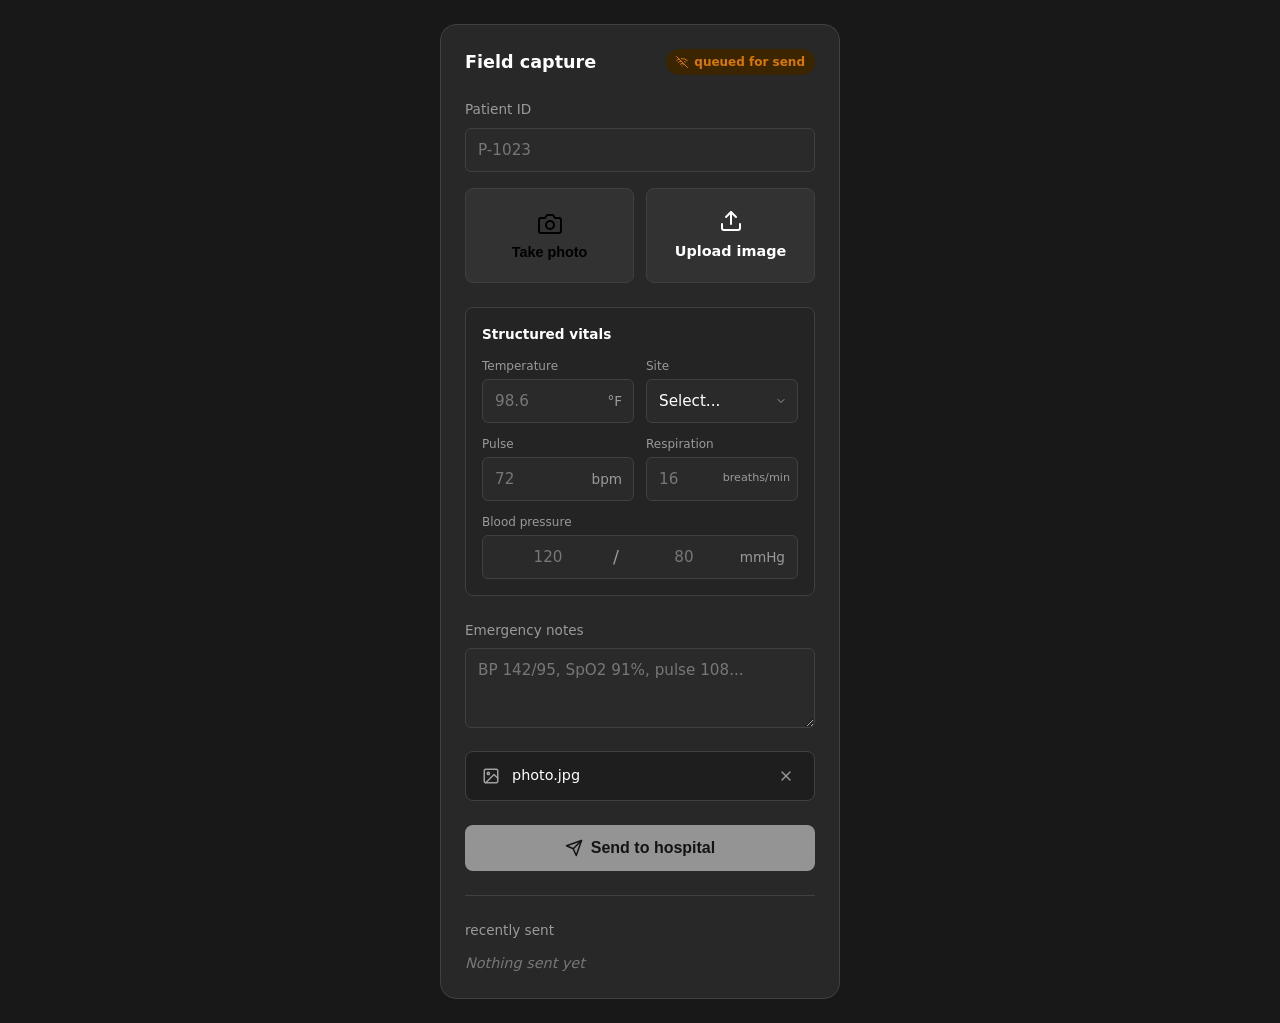
==== field-ui/index.html @ 633aaa16 "Add field capture camera UI with WebP output and clinical dashboard static files" ====
<!doctype html>
<html lang="en">
<head>
  <meta charset="utf-8">
  <meta name="viewport" content="width=device-width, initial-scale=1">
  <title>Field Capture</title>
  <link rel="stylesheet" href="app.css">
</head>
<body>

  <div class="app-container">
    <div class="card">
      
      <!-- Header -->
      <header class="header">
        <h1 class="title">Field capture</h1>
        <div class="status-badge" id="global-status">
          <svg width="12" height="12" viewBox="0 0 24 24" fill="none" stroke="currentColor" stroke-width="2" stroke-linecap="round" stroke-linejoin="round"><line x1="1" y1="1" x2="23" y2="23"></line><path d="M16.72 11.06A10.94 10.94 0 0 1 19 12.55"></path><path d="M5 12.55a10.94 10.94 0 0 1 5.17-2.39"></path><path d="M10.71 5.05A16 16 0 0 1 22.58 9"></path><path d="M1.42 9a15.91 15.91 0 0 1 4.7-2.88"></path><path d="M8.53 16.11a6 6 0 0 1 6.95 0"></path><line x1="12" y1="20" x2="12.01" y2="20"></line></svg>
          queued for send
        </div>
      </header>

      <form id="capture-form" novalidate autocomplete="off">
        <!-- Patient ID -->
        <div class="form-group">
          <label for="patient-id" class="input-label">Patient ID</label>
          <input type="text" id="patient-id" class="input-field" placeholder="P-1023" required>
        </div>

        <!-- Image Buttons -->
        <div class="image-buttons">
          <button type="button" class="img-btn" id="btn-take-photo">
            <svg width="24" height="24" viewBox="0 0 24 24" fill="none" stroke="currentColor" stroke-width="2" stroke-linecap="round" stroke-linejoin="round"><path d="M23 19a2 2 0 0 1-2 2H3a2 2 0 0 1-2-2V8a2 2 0 0 1 2-2h4l2-3h6l2 3h4a2 2 0 0 1 2 2z"></path><circle cx="12" cy="13" r="4"></circle></svg>
            <span>Take photo</span>
          </button>
          <!-- Native capture is a reliable fallback on mobile browsers. -->
          <input type="file" id="input-take-photo" accept="image/*" capture="environment" class="sr-only">
          
          <label class="img-btn" tabindex="0">
            <svg width="24" height="24" viewBox="0 0 24 24" fill="none" stroke="currentColor" stroke-width="2" stroke-linecap="round" stroke-linejoin="round"><path d="M21 15v4a2 2 0 0 1-2 2H5a2 2 0 0 1-2-2v-4"></path><polyline points="17 8 12 3 7 8"></polyline><line x1="12" y1="3" x2="12" y2="15"></line></svg>
            <span>Upload image</span>
            <input type="file" id="input-upload-image" accept="image/*" class="sr-only">
          </label>
        </div>

        <!-- Structured Vitals -->
        <div class="vitals-section">
          <label class="input-label">Structured vitals</label>
          
          <div class="vital-row">
            <div class="vital-col">
              <label for="vital-temp" class="vital-sub-label">Temperature</label>
              <div class="input-with-unit">
                <input type="number" id="vital-temp" class="input-field" step="0.1" placeholder="98.6">
                <span class="unit">°F</span>
              </div>
            </div>
            <div class="vital-col">
              <label for="temp-site" class="vital-sub-label">Site <span id="site-req" class="req-star" hidden>*</span></label>
              <select id="temp-site" class="input-field select-field">
                <option value="">Select...</option>
                <option value="Oral">Oral</option>
                <option value="Axilla">Axilla</option>
                <option value="Rectal">Rectal</option>
              </select>
            </div>
          </div>

          <div class="vital-row">
            <div class="vital-col">
              <label for="vital-pulse" class="vital-sub-label">Pulse</label>
              <div class="input-with-unit">
                <input type="number" id="vital-pulse" class="input-field" placeholder="72">
                <span class="unit">bpm</span>
              </div>
            </div>
            <div class="vital-col">
              <label for="vital-resp" class="vital-sub-label">Respiration</label>
              <div class="input-with-unit">
                <input type="number" id="vital-resp" class="input-field" placeholder="16">
                <span class="unit-sm">breaths/min</span>
              </div>
            </div>
          </div>

          <div class="vital-row bp-row">
            <div class="vital-col bp-col">
              <label class="vital-sub-label">Blood pressure</label>
              <div class="bp-inputs">
                <input type="number" id="vital-bp-sys" class="input-field bp-input" placeholder="120" aria-label="Systolic">
                <span class="bp-slash">/</span>
                <input type="number" id="vital-bp-dia" class="input-field bp-input" placeholder="80" aria-label="Diastolic">
                <span class="unit" style="margin-left:8px">mmHg</span>
              </div>
            </div>
          </div>
        </div>

        <!-- Emergency Notes -->
        <div class="form-group">
          <label for="notes" class="input-label">Emergency notes</label>
          <textarea id="notes" class="input-field textarea-field" placeholder="BP 142/95, SpO2 91%, pulse 108..."></textarea>
        </div>

        <!-- Selected Image Pill -->
        <div id="image-pill" class="image-pill" hidden>
          <svg width="18" height="18" viewBox="0 0 24 24" fill="none" stroke="#a0a0a0" stroke-width="2" stroke-linecap="round" stroke-linejoin="round"><rect x="3" y="3" width="18" height="18" rx="2" ry="2"></rect><circle cx="8.5" cy="8.5" r="1.5"></circle><polyline points="21 15 16 10 5 21"></polyline></svg>
          <span id="image-filename" class="filename">photo.jpg</span>
          <button type="button" id="btn-remove-image" class="remove-btn" aria-label="Remove image">
            <svg width="16" height="16" viewBox="0 0 24 24" fill="none" stroke="currentColor" stroke-width="2" stroke-linecap="round" stroke-linejoin="round"><line x1="18" y1="6" x2="6" y2="18"></line><line x1="6" y1="6" x2="18" y2="18"></line></svg>
          </button>
        </div>

        <!-- Send Button -->
        <button type="submit" id="btn-send" class="send-btn" disabled>
          <svg width="18" height="18" viewBox="0 0 24 24" fill="none" stroke="currentColor" stroke-width="2" stroke-linecap="round" stroke-linejoin="round"><line x1="22" y1="2" x2="11" y2="13"></line><polygon points="22 2 15 22 11 13 2 9 22 2"></polygon></svg>
          <span>Send to hospital</span>
        </button>
      </form>

      <div class="divider"></div>

      <!-- Recently Sent -->
      <div class="recently-sent">
        <div class="section-title">recently sent</div>
        <ul id="sent-list" class="sent-list">
          <li class="empty-state" id="sent-empty">Nothing sent yet</li>
        </ul>
      </div>

    </div>
  </div>

  <!-- Camera Overlay (fullscreen viewfinder) -->
  <div id="camera-overlay" class="camera-overlay" hidden>
    <div class="camera-container">
      <video id="camera-video" class="camera-video" autoplay playsinline></video>
      <canvas id="camera-canvas" class="sr-only"></canvas>
      <div id="camera-error" class="camera-error" hidden>
        <svg width="48" height="48" viewBox="0 0 24 24" fill="none" stroke="currentColor" stroke-width="1.5" stroke-linecap="round" stroke-linejoin="round"><path d="M23 19a2 2 0 0 1-2 2H3a2 2 0 0 1-2-2V8a2 2 0 0 1 2-2h4l2-3h6l2 3h4a2 2 0 0 1 2 2z"></path><line x1="1" y1="1" x2="23" y2="23"></line></svg>
        <p id="camera-error-text" class="camera-error-text"></p>
        <button type="button" id="btn-camera-retry" class="camera-ctrl-btn camera-retry-btn">Try again</button>
      </div>
      <div class="camera-controls">
        <button type="button" id="btn-camera-close" class="camera-ctrl-btn camera-close-btn" aria-label="Close camera">
          <svg width="24" height="24" viewBox="0 0 24 24" fill="none" stroke="currentColor" stroke-width="2" stroke-linecap="round" stroke-linejoin="round"><line x1="18" y1="6" x2="6" y2="18"></line><line x1="6" y1="6" x2="18" y2="18"></line></svg>
        </button>
        <button type="button" id="btn-camera-capture" class="camera-ctrl-btn camera-capture-btn" aria-label="Take photo">
          <div class="capture-ring"></div>
        </button>
      </div>
    </div>
  </div>

  <script src="app.js"></script>
</body>
</html>
---- field-ui/app.css ----
/* =====================================================
   TGW Field Client — app.css
   Matches dark-mode mockup exactly
   ===================================================== */

:root {
  --bg-app: #181818;
  --bg-card: #282828;
  --bg-input: #2a2a2a;
  --bg-button: #323232;
  --border-color: #404040;
  --border-focus: #7a7a7a;
  
  --text-primary: #ffffff;
  --text-secondary: #9a9a9a;
  --text-placeholder: #777777;
  
  --color-amber: #d97706;
  --color-amber-bg: #3a2500;
  --color-green: #4ade80;
  
  --radius-card: 16px;
  --radius-btn: 8px;
  --radius-input: 6px;
  
  --font: -apple-system, system-ui, sans-serif;
}

*, *::before, *::after {
  box-sizing: border-box;
  margin: 0;
  padding: 0;
}

body {
  font-family: var(--font);
  background-color: var(--bg-app);
  color: var(--text-primary);
  line-height: 1.5;
  -webkit-font-smoothing: antialiased;
  display: flex;
  justify-content: center;
  padding: 24px 16px;
  min-height: 100vh;
}

.app-container {
  width: 100%;
  max-width: 400px;
}

.card {
  background-color: var(--bg-card);
  border: 1px solid var(--border-color);
  border-radius: var(--radius-card);
  padding: 24px;
}

/* Header */
.header {
  display: flex;
  justify-content: space-between;
  align-items: center;
  margin-bottom: 24px;
}

.title {
  font-size: 1.1rem;
  font-weight: 600;
  margin: 0;
}

.status-badge {
  display: inline-flex;
  align-items: center;
  gap: 6px;
  background-color: var(--color-amber-bg);
  color: var(--color-amber);
  font-size: 0.75rem;
  font-weight: 600;
  padding: 4px 10px;
  border-radius: 20px;
}

/* Forms */
.form-group {
  margin-bottom: 16px;
}

.input-label {
  display: block;
  font-size: 0.85rem;
  color: var(--text-secondary);
  margin-bottom: 8px;
}

.input-field {
  width: 100%;
  background-color: var(--bg-input);
  border: 1px solid var(--border-color);
  color: var(--text-primary);
  padding: 12px;
  border-radius: var(--radius-input);
  font-size: 0.95rem;
  font-family: var(--font);
  outline: none;
  transition: border-color 0.2s;
}

.input-field:focus {
  border-color: var(--border-focus);
}

.input-field::placeholder {
  color: var(--text-placeholder);
}

.textarea-field {
  resize: vertical;
  min-height: 80px;
}

/* Image Buttons */
.image-buttons {
  display: grid;
  grid-template-columns: 1fr 1fr;
  gap: 12px;
  margin-bottom: 24px;
}

.img-btn {
  display: flex;
  flex-direction: column;
  align-items: center;
  justify-content: center;
  gap: 8px;
  background-color: var(--bg-button);
  border: 1px solid var(--border-color);
  border-radius: var(--radius-btn);
  padding: 20px 12px;
  cursor: pointer;
  font-size: 0.9rem;
  font-weight: 600;
  transition: background-color 0.2s;
}

.img-btn:hover {
  background-color: #3a3a3a;
}

.img-btn:focus-within {
  border-color: var(--border-focus);
}

.sr-only {
  position: absolute;
  width: 1px;
  height: 1px;
  padding: 0;
  margin: -1px;
  overflow: hidden;
  clip: rect(0, 0, 0, 0);
  border: 0;
}

/* Vitals Section */
.vitals-section {
  background-color: #242424; /* Slightly darker to group them */
  padding: 16px;
  border-radius: var(--radius-btn);
  border: 1px solid var(--border-color);
  margin-bottom: 24px;
}

.vitals-section > .input-label {
  margin-bottom: 12px;
  color: var(--text-primary);
  font-weight: 600;
}

.vital-row {
  display: flex;
  gap: 12px;
  margin-bottom: 12px;
}

.vital-row:last-child {
  margin-bottom: 0;
}

.vital-col {
  flex: 1;
  min-width: 0;
}

.vital-sub-label {
  display: block;
  font-size: 0.75rem;
  color: var(--text-secondary);
  margin-bottom: 4px;
}

.input-with-unit {
  position: relative;
  display: flex;
  align-items: center;
}

.input-with-unit .input-field {
  padding-right: 32px;
}

.unit, .unit-sm {
  position: absolute;
  right: 12px;
  color: var(--text-secondary);
  font-size: 0.85rem;
  pointer-events: none;
}

.unit-sm {
  font-size: 0.7rem;
  right: 8px;
}

.select-field {
  appearance: none;
  -webkit-appearance: none;
  background-image: url("data:image/svg+xml,%3Csvg xmlns='http://www.w3.org/2000/svg' width='12' height='12' viewBox='0 0 24 24' fill='none' stroke='%239a9a9a' stroke-width='2' stroke-linecap='round' stroke-linejoin='round'%3E%3Cpolyline points='6 9 12 15 18 9'%3E%3C/polyline%3E%3C/svg%3E");
  background-repeat: no-repeat;
  background-position: right 10px center;
  padding-right: 30px;
}

.req-star {
  color: var(--color-amber);
}

/* Blood Pressure Row */
.bp-row {
  margin-top: 4px;
}

.bp-inputs {
  display: flex;
  align-items: center;
  background-color: var(--bg-input);
  border: 1px solid var(--border-color);
  border-radius: var(--radius-input);
  padding-right: 48px; /* space for mmHg */
  position: relative;
}

.bp-inputs:focus-within {
  border-color: var(--border-focus);
}

.bp-input {
  flex: 1;
  background: transparent;
  border: none;
  min-width: 0;
  text-align: center;
  padding: 12px 4px;
}

.bp-input:focus {
  outline: none;
}

.bp-slash {
  color: var(--text-secondary);
  font-weight: 400;
  font-size: 1.1rem;
}

/* Hide number spinners */
input[type="number"]::-webkit-inner-spin-button,
input[type="number"]::-webkit-outer-spin-button {
  -webkit-appearance: none;
  margin: 0;
}
input[type="number"] { -moz-appearance: textfield; }


/* Image Pill */
.image-pill {
  display: flex;
  align-items: center;
  gap: 12px;
  background-color: #1e1e1e;
  border: 1px solid var(--border-color);
  border-radius: var(--radius-btn);
  padding: 12px 16px;
  margin-bottom: 24px;
}

.filename {
  flex: 1;
  font-size: 0.9rem;
  color: var(--text-primary);
  white-space: nowrap;
  overflow: hidden;
  text-overflow: ellipsis;
}

.remove-btn {
  background: transparent;
  border: none;
  color: var(--text-secondary);
  cursor: pointer;
  display: flex;
  align-items: center;
  justify-content: center;
  padding: 4px;
  border-radius: 4px;
}

.remove-btn:hover {
  color: var(--text-primary);
  background-color: #333;
}

/* Send Button */
.send-btn {
  display: flex;
  align-items: center;
  justify-content: center;
  gap: 8px;
  width: 100%;
  background-color: #ffffff;
  color: #000000;
  border: none;
  border-radius: var(--radius-btn);
  padding: 14px;
  font-size: 1rem;
  font-weight: 600;
  cursor: pointer;
  margin-bottom: 24px;
  transition: opacity 0.2s;
}

.send-btn:hover:not(:disabled) {
  opacity: 0.9;
}

.send-btn:disabled {
  opacity: 0.5;
  cursor: not-allowed;
}

.send-btn.sending {
  background-color: #cccccc;
}

/* Divider */
.divider {
  height: 1px;
  background-color: var(--border-color);
  margin-bottom: 24px;
}

/* Recently Sent */
.section-title {
  font-size: 0.85rem;
  color: var(--text-secondary);
  margin-bottom: 12px;
}

.sent-list {
  list-style: none;
}

.empty-state {
  font-size: 0.9rem;
  color: var(--text-placeholder);
  font-style: italic;
}

.sent-item {
  display: flex;
  justify-content: space-between;
  align-items: center;
  padding: 8px 0;
  font-size: 0.95rem;
}

.sent-info {
  color: var(--text-primary);
}

.sent-status {
  display: flex;
  align-items: center;
  gap: 6px;
  font-size: 0.9rem;
}

.status-sent {
  color: var(--color-green);
}

.status-pending {
  color: var(--color-amber);
}

/* Camera Overlay */
.camera-overlay {
  position: fixed;
  inset: 0;
  background: #000000;
  z-index: 1000;
  display: flex;
  align-items: center;
  justify-content: center;
}

.camera-overlay[hidden] {
  display: none;
}

.camera-container {
  position: relative;
  width: 100%;
  height: 100%;
  display: flex;
  flex-direction: column;
}

.camera-video {
  flex: 1;
  width: 100%;
  object-fit: cover;
  background: #111;
}

.camera-controls {
  position: absolute;
  bottom: 0;
  left: 0;
  right: 0;
  display: flex;
  align-items: center;
  justify-content: center;
  padding: 24px;
  gap: 40px;
  background: linear-gradient(transparent, rgba(0,0,0,0.7));
}

.camera-ctrl-btn {
  background: none;
  border: none;
  cursor: pointer;
  color: #ffffff;
  display: flex;
  align-items: center;
  justify-content: center;
}

.camera-close-btn {
  position: absolute;
  top: 20px;
  right: 20px;
  width: 44px;
  height: 44px;
  background: rgba(0,0,0,0.5);
  border-radius: 50%;
}

.camera-capture-btn {
  width: 72px;
  height: 72px;
  border-radius: 50%;
  border: 3px solid #ffffff;
  background: transparent;
  padding: 4px;
}

.camera-capture-btn:active .capture-ring {
  transform: scale(0.9);
}

.capture-ring {
  width: 100%;
  height: 100%;
  border-radius: 50%;
  background: #ffffff;
  transition: transform 0.1s;
}

/* Camera Error Panel */
.camera-error {
  position: absolute;
  inset: 0;
  display: flex;
  flex-direction: column;
  align-items: center;
  justify-content: center;
  gap: 18px;
  padding: 28px;
  text-align: center;
  background: #111;
  color: #f0f0f0;
}

.camera-error[hidden] {
  display: none;
}

.camera-error-text {
  margin: 0;
  max-width: 360px;
  font-size: 15px;
  line-height: 1.5;
  color: #d0d0d0;
}

.camera-retry-btn {
  padding: 10px 22px;
  font-size: 14px;
  font-weight: 600;
  color: #111;
  background: #ffffff;
  border-radius: 999px;
  border: none;
}
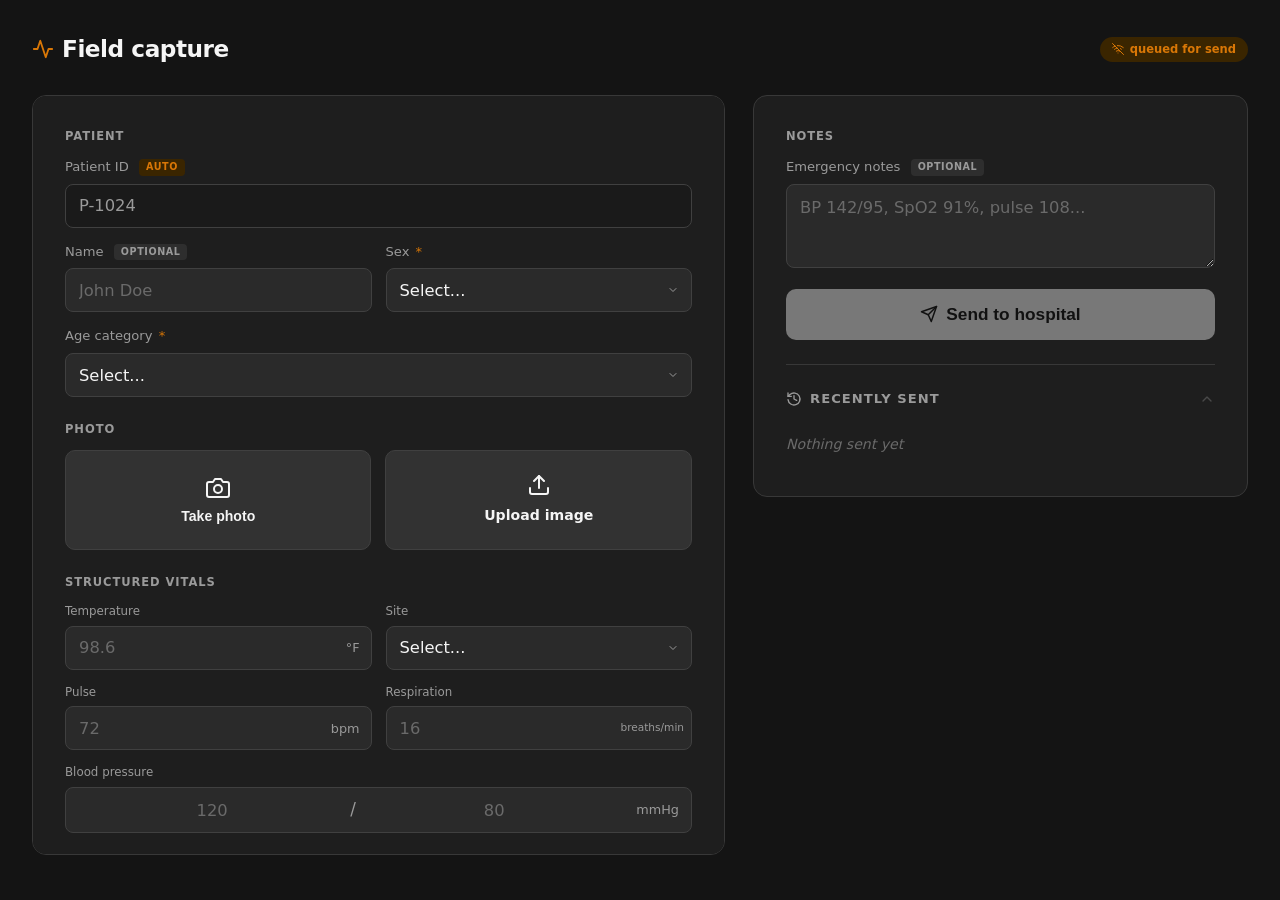
==== commit 7975db7f: "Redesign field capture UI: two-column responsive layout, BP mmHg fix, notes+send in right column" ====
--- a/field-ui/index.html
+++ b/field-ui/index.html
@@ -2,58 +2,115 @@
 <html lang="en">
 <head>
   <meta charset="utf-8">
-  <meta name="viewport" content="width=device-width, initial-scale=1">
+  <meta name="viewport" content="width=device-width, initial-scale=1, viewport-fit=cover">
+  <meta name="theme-color" content="#181818">
   <title>Field Capture</title>
   <link rel="stylesheet" href="app.css">
 </head>
 <body>
 
-  <div class="app-container">
-    <div class="card">
-      
-      <!-- Header -->
-      <header class="header">
-        <h1 class="title">Field capture</h1>
-        <div class="status-badge" id="global-status">
-          <svg width="12" height="12" viewBox="0 0 24 24" fill="none" stroke="currentColor" stroke-width="2" stroke-linecap="round" stroke-linejoin="round"><line x1="1" y1="1" x2="23" y2="23"></line><path d="M16.72 11.06A10.94 10.94 0 0 1 19 12.55"></path><path d="M5 12.55a10.94 10.94 0 0 1 5.17-2.39"></path><path d="M10.71 5.05A16 16 0 0 1 22.58 9"></path><path d="M1.42 9a15.91 15.91 0 0 1 4.7-2.88"></path><path d="M8.53 16.11a6 6 0 0 1 6.95 0"></path><line x1="12" y1="20" x2="12.01" y2="20"></line></svg>
-          queued for send
-        </div>
-      </header>
-
-      <form id="capture-form" novalidate autocomplete="off">
-        <!-- Patient ID -->
-        <div class="form-group">
-          <label for="patient-id" class="input-label">Patient ID</label>
-          <input type="text" id="patient-id" class="input-field" placeholder="P-1023" required>
-        </div>
-
-        <!-- Image Buttons -->
-        <div class="image-buttons">
-          <button type="button" class="img-btn" id="btn-take-photo">
-            <svg width="24" height="24" viewBox="0 0 24 24" fill="none" stroke="currentColor" stroke-width="2" stroke-linecap="round" stroke-linejoin="round"><path d="M23 19a2 2 0 0 1-2 2H3a2 2 0 0 1-2-2V8a2 2 0 0 1 2-2h4l2-3h6l2 3h4a2 2 0 0 1 2 2z"></path><circle cx="12" cy="13" r="4"></circle></svg>
-            <span>Take photo</span>
-          </button>
-          <!-- Native capture is a reliable fallback on mobile browsers. -->
-          <input type="file" id="input-take-photo" accept="image/*" capture="environment" class="sr-only">
-          
-          <label class="img-btn" tabindex="0">
-            <svg width="24" height="24" viewBox="0 0 24 24" fill="none" stroke="currentColor" stroke-width="2" stroke-linecap="round" stroke-linejoin="round"><path d="M21 15v4a2 2 0 0 1-2 2H5a2 2 0 0 1-2-2v-4"></path><polyline points="17 8 12 3 7 8"></polyline><line x1="12" y1="3" x2="12" y2="15"></line></svg>
-            <span>Upload image</span>
-            <input type="file" id="input-upload-image" accept="image/*" class="sr-only">
-          </label>
-        </div>
-
-        <!-- Structured Vitals -->
-        <div class="vitals-section">
-          <label class="input-label">Structured vitals</label>
-          
+  <div class="app-shell">
+
+    <!-- Top bar -->
+    <header class="app-header">
+      <h1 class="title">
+        <svg class="title-icon" width="22" height="22" viewBox="0 0 24 24" fill="none" stroke="currentColor" stroke-width="2" stroke-linecap="round" stroke-linejoin="round"><path d="M22 12h-4l-3 9L9 3l-3 9H2"></path></svg>
+        Field capture
+      </h1>
+      <div class="status-badge" id="global-status">
+        <svg width="12" height="12" viewBox="0 0 24 24" fill="none" stroke="currentColor" stroke-width="2" stroke-linecap="round" stroke-linejoin="round"><line x1="1" y1="1" x2="23" y2="23"></line><path d="M16.72 11.06A10.94 10.94 0 0 1 19 12.55"></path><path d="M5 12.55a10.94 10.94 0 0 1 5.17-2.39"></path><path d="M10.71 5.05A16 16 0 0 1 22.58 9"></path><path d="M1.42 9a15.91 15.91 0 0 1 4.7-2.88"></path><path d="M8.53 16.11a6 6 0 0 1 6.95 0"></path><line x1="12" y1="20" x2="12.01" y2="20"></line></svg>
+        queued for send
+      </div>
+    </header>
+
+    <!-- Form wraps both columns so the Send button submits correctly -->
+    <form id="capture-form" class="app-grid" novalidate autocomplete="off">
+
+      <!-- ================= LEFT COLUMN: PATIENT + PHOTO + VITALS ================= -->
+      <section class="panel panel-primary" aria-label="Patient capture form">
+
+        <!-- Patient identity section -->
+        <fieldset class="field-section">
+          <legend class="section-legend">Patient</legend>
+
+          <!-- Patient ID (auto-generated) -->
+          <div class="form-group">
+            <label for="patient-id" class="input-label">Patient ID <span class="auto-tag">auto</span></label>
+            <input type="text" id="patient-id" class="input-field" readonly placeholder="P-1023" required>
+          </div>
+
+          <!-- Name (optional) & Sex (required) -->
+          <div class="field-row">
+            <div class="form-group field-col">
+              <label for="patient-name" class="input-label">Name <span class="optional-tag">optional</span></label>
+              <input type="text" id="patient-name" class="input-field" placeholder="John Doe">
+            </div>
+            <div class="form-group field-col">
+              <label for="patient-sex" class="input-label">Sex <span class="req-star">*</span></label>
+              <select id="patient-sex" class="input-field select-field" required>
+                <option value="">Select...</option>
+                <option value="F">Female</option>
+                <option value="M">Male</option>
+                <option value="Other">Other</option>
+              </select>
+            </div>
+          </div>
+
+          <!-- Age Category (required) -->
+          <div class="form-group">
+            <label for="patient-age" class="input-label">Age category <span class="req-star">*</span></label>
+            <select id="patient-age" class="input-field select-field" required>
+              <option value="">Select...</option>
+              <option value="Infant">Infant (0-1 yr)</option>
+              <option value="Toddler">Toddler (1-3 yr)</option>
+              <option value="Child">Child (3-12 yr)</option>
+              <option value="Teenager">Teenager (13-17 yr)</option>
+              <option value="Adult">Adult (18-64 yr)</option>
+              <option value="Senior">Senior Citizen (65+ yr)</option>
+            </select>
+          </div>
+        </fieldset>
+
+        <!-- Photo capture section -->
+        <fieldset class="field-section">
+          <legend class="section-legend">Photo</legend>
+
+          <div class="image-buttons">
+            <button type="button" class="img-btn" id="btn-take-photo">
+              <svg width="24" height="24" viewBox="0 0 24 24" fill="none" stroke="currentColor" stroke-width="2" stroke-linecap="round" stroke-linejoin="round"><path d="M23 19a2 2 0 0 1-2 2H3a2 2 0 0 1-2-2V8a2 2 0 0 1 2-2h4l2-3h6l2 3h4a2 2 0 0 1 2 2z"></path><circle cx="12" cy="13" r="4"></circle></svg>
+              <span>Take photo</span>
+            </button>
+            <input type="file" id="input-take-photo" accept="image/*" capture="environment" class="sr-only">
+
+            <label class="img-btn" tabindex="0">
+              <svg width="24" height="24" viewBox="0 0 24 24" fill="none" stroke="currentColor" stroke-width="2" stroke-linecap="round" stroke-linejoin="round"><path d="M21 15v4a2 2 0 0 1-2 2H5a2 2 0 0 1-2-2v-4"></path><polyline points="17 8 12 3 7 8"></polyline><line x1="12" y1="3" x2="12" y2="15"></line></svg>
+              <span>Upload image</span>
+              <input type="file" id="input-upload-image" accept="image/*" class="sr-only">
+            </label>
+          </div>
+
+          <!-- Selected Image Pill -->
+          <div id="image-pill" class="image-pill" hidden>
+            <svg width="18" height="18" viewBox="0 0 24 24" fill="none" stroke="#a0a0a0" stroke-width="2" stroke-linecap="round" stroke-linejoin="round"><rect x="3" y="3" width="18" height="18" rx="2" ry="2"></rect><circle cx="8.5" cy="8.5" r="1.5"></circle><polyline points="21 15 16 10 5 21"></polyline></svg>
+            <span id="image-filename" class="filename">photo.webp</span>
+            <button type="button" id="btn-remove-image" class="remove-btn" aria-label="Remove image">
+              <svg width="16" height="16" viewBox="0 0 24 24" fill="none" stroke="currentColor" stroke-width="2" stroke-linecap="round" stroke-linejoin="round"><line x1="18" y1="6" x2="6" y2="18"></line><line x1="6" y1="6" x2="18" y2="18"></line></svg>
+            </button>
+          </div>
+        </fieldset>
+
+        <!-- Structured Vitals section -->
+        <fieldset class="field-section">
+          <legend class="section-legend">Structured vitals</legend>
+
           <div class="vital-row">
             <div class="vital-col">
               <label for="vital-temp" class="vital-sub-label">Temperature</label>
               <div class="input-with-unit">
-                <input type="number" id="vital-temp" class="input-field" step="0.1" placeholder="98.6">
+                <input type="number" id="vital-temp" class="input-field" step="0.1" min="80" max="115" inputmode="decimal" placeholder="98.6">
                 <span class="unit">°F</span>
               </div>
+              <p class="vital-error" id="error-vital-temp" hidden></p>
             </div>
             <div class="vital-col">
               <label for="temp-site" class="vital-sub-label">Site <span id="site-req" class="req-star" hidden>*</span></label>
@@ -70,16 +127,18 @@
             <div class="vital-col">
               <label for="vital-pulse" class="vital-sub-label">Pulse</label>
               <div class="input-with-unit">
-                <input type="number" id="vital-pulse" class="input-field" placeholder="72">
+                <input type="number" id="vital-pulse" class="input-field" min="20" max="260" step="1" inputmode="numeric" placeholder="72">
                 <span class="unit">bpm</span>
               </div>
+              <p class="vital-error" id="error-vital-pulse" hidden></p>
             </div>
             <div class="vital-col">
               <label for="vital-resp" class="vital-sub-label">Respiration</label>
               <div class="input-with-unit">
-                <input type="number" id="vital-resp" class="input-field" placeholder="16">
+                <input type="number" id="vital-resp" class="input-field" min="4" max="80" step="1" inputmode="numeric" placeholder="16">
                 <span class="unit-sm">breaths/min</span>
               </div>
+              <p class="vital-error" id="error-vital-resp" hidden></p>
             </div>
           </div>
 
@@ -87,48 +146,60 @@
             <div class="vital-col bp-col">
               <label class="vital-sub-label">Blood pressure</label>
               <div class="bp-inputs">
-                <input type="number" id="vital-bp-sys" class="input-field bp-input" placeholder="120" aria-label="Systolic">
+                <input type="number" id="vital-bp-sys" class="input-field bp-input" min="40" max="300" step="1" inputmode="numeric" placeholder="120" aria-label="Systolic">
                 <span class="bp-slash">/</span>
-                <input type="number" id="vital-bp-dia" class="input-field bp-input" placeholder="80" aria-label="Diastolic">
-                <span class="unit" style="margin-left:8px">mmHg</span>
-              </div>
-            </div>
-          </div>
-        </div>
+                <input type="number" id="vital-bp-dia" class="input-field bp-input" min="20" max="200" step="1" inputmode="numeric" placeholder="80" aria-label="Diastolic">
+                <span class="bp-unit">mmHg</span>
+              </div>
+              <p class="vital-error" id="error-vital-bp" hidden></p>
+            </div>
+          </div>
+        </fieldset>
+
+      </section>
+
+      <!-- ================= RIGHT COLUMN: NOTES + SEND + RECENTLY SENT ================= -->
+      <aside class="panel panel-secondary" aria-label="Notes, send, and activity">
 
         <!-- Emergency Notes -->
-        <div class="form-group">
-          <label for="notes" class="input-label">Emergency notes</label>
-          <textarea id="notes" class="input-field textarea-field" placeholder="BP 142/95, SpO2 91%, pulse 108..."></textarea>
-        </div>
-
-        <!-- Selected Image Pill -->
-        <div id="image-pill" class="image-pill" hidden>
-          <svg width="18" height="18" viewBox="0 0 24 24" fill="none" stroke="#a0a0a0" stroke-width="2" stroke-linecap="round" stroke-linejoin="round"><rect x="3" y="3" width="18" height="18" rx="2" ry="2"></rect><circle cx="8.5" cy="8.5" r="1.5"></circle><polyline points="21 15 16 10 5 21"></polyline></svg>
-          <span id="image-filename" class="filename">photo.jpg</span>
-          <button type="button" id="btn-remove-image" class="remove-btn" aria-label="Remove image">
-            <svg width="16" height="16" viewBox="0 0 24 24" fill="none" stroke="currentColor" stroke-width="2" stroke-linecap="round" stroke-linejoin="round"><line x1="18" y1="6" x2="6" y2="18"></line><line x1="6" y1="6" x2="18" y2="18"></line></svg>
+        <fieldset class="field-section">
+          <legend class="section-legend">Notes</legend>
+
+          <div class="form-group">
+            <label for="notes" class="input-label">Emergency notes <span class="optional-tag">optional</span></label>
+            <textarea id="notes" class="input-field textarea-field" placeholder="BP 142/95, SpO2 91%, pulse 108..."></textarea>
+          </div>
+        </fieldset>
+
+        <!-- Send button -->
+        <div class="send-bar">
+          <button type="submit" id="btn-send" class="send-btn" disabled>
+            <svg width="18" height="18" viewBox="0 0 24 24" fill="none" stroke="currentColor" stroke-width="2" stroke-linecap="round" stroke-linejoin="round"><line x1="22" y1="2" x2="11" y2="13"></line><polygon points="22 2 15 22 11 13 2 9 22 2"></polygon></svg>
+            <span>Send to hospital</span>
           </button>
         </div>
 
-        <!-- Send Button -->
-        <button type="submit" id="btn-send" class="send-btn" disabled>
-          <svg width="18" height="18" viewBox="0 0 24 24" fill="none" stroke="currentColor" stroke-width="2" stroke-linecap="round" stroke-linejoin="round"><line x1="22" y1="2" x2="11" y2="13"></line><polygon points="22 2 15 22 11 13 2 9 22 2"></polygon></svg>
-          <span>Send to hospital</span>
-        </button>
-      </form>
-
-      <div class="divider"></div>
-
-      <!-- Recently Sent -->
-      <div class="recently-sent">
-        <div class="section-title">recently sent</div>
-        <ul id="sent-list" class="sent-list">
-          <li class="empty-state" id="sent-empty">Nothing sent yet</li>
-        </ul>
-      </div>
-
-    </div>
+        <!-- Divider -->
+        <div class="divider"></div>
+
+        <!-- Collapsible on mobile, always open on desktop -->
+        <details class="recent-details" open>
+          <summary class="recent-summary">
+            <span class="section-title">
+              <svg width="16" height="16" viewBox="0 0 24 24" fill="none" stroke="currentColor" stroke-width="2" stroke-linecap="round" stroke-linejoin="round"><path d="M3 3v5h5"></path><path d="M3.05 13A9 9 0 1 0 6 5.3L3 8"></path><path d="M12 7v5l4 2"></path></svg>
+              recently sent
+            </span>
+            <svg class="chevron" width="16" height="16" viewBox="0 0 24 24" fill="none" stroke="currentColor" stroke-width="2" stroke-linecap="round" stroke-linejoin="round"><polyline points="6 9 12 15 18 9"></polyline></svg>
+          </summary>
+
+          <ul id="sent-list" class="sent-list">
+            <li class="empty-state" id="sent-empty">Nothing sent yet</li>
+          </ul>
+        </details>
+
+      </aside>
+
+    </form>
   </div>
 
   <!-- Camera Overlay (fullscreen viewfinder) -->
--- a/field-ui/app.css
+++ b/field-ui/app.css
@@ -1,36 +1,49 @@
 /* =====================================================
    TGW Field Client — app.css
-   Matches dark-mode mockup exactly
+   Responsive: mobile-first single-column → desktop two-column dashboard
    ===================================================== */
 
 :root {
-  --bg-app: #181818;
-  --bg-card: #282828;
+  --bg-app: #141414;
+  --bg-card: #1e1e1e;
+  --bg-card-2: #242424;
   --bg-input: #2a2a2a;
   --bg-button: #323232;
-  --border-color: #404040;
-  --border-focus: #7a7a7a;
-  
-  --text-primary: #ffffff;
+  --border-color: #383838;
+  --border-color-2: #404040;
+  --border-focus: #6a6a6a;
+
+  --text-primary: #f5f5f5;
   --text-secondary: #9a9a9a;
-  --text-placeholder: #777777;
-  
+  --text-placeholder: #6a6a6a;
+
   --color-amber: #d97706;
   --color-amber-bg: #3a2500;
   --color-green: #4ade80;
-  
-  --radius-card: 16px;
-  --radius-btn: 8px;
-  --radius-input: 6px;
-  
-  --font: -apple-system, system-ui, sans-serif;
-}
-
+  --color-red: #f87171;
+
+  --radius-card: 14px;
+  --radius-btn: 10px;
+  --radius-input: 8px;
+  --radius-section: 12px;
+
+  --font: -apple-system, BlinkMacSystemFont, "Segoe UI", system-ui, Roboto, sans-serif;
+
+  /* Fluid tokens */
+  --font-title: clamp(1.1rem, 1vw + 0.85rem, 1.45rem);
+  --font-body: clamp(0.9rem, 0.25vw + 0.83rem, 1.02rem);
+  --tap-min: 44px;
+  --gap: clamp(8px, 1.5vw, 14px);
+}
+
+/* ---------------- Reset ---------------- */
 *, *::before, *::after {
   box-sizing: border-box;
   margin: 0;
   padding: 0;
 }
+
+html { -webkit-text-size-adjust: 100%; }
 
 body {
   font-family: var(--font);
@@ -38,94 +51,213 @@
   color: var(--text-primary);
   line-height: 1.5;
   -webkit-font-smoothing: antialiased;
-  display: flex;
-  justify-content: center;
-  padding: 24px 16px;
   min-height: 100vh;
-}
-
-.app-container {
-  width: 100%;
-  max-width: 400px;
-}
-
-.card {
+  min-height: 100dvh;
+}
+
+/* ---------------- App shell ---------------- */
+.app-shell {
+  display: flex;
+  flex-direction: column;
+  min-height: 100vh;
+  min-height: 100dvh;
+  padding: clamp(12px, 3vw, 32px);
+  padding-top: max(clamp(12px, 3vw, 32px), env(safe-area-inset-top));
+  padding-bottom: max(clamp(12px, 3vw, 32px), env(safe-area-inset-bottom));
+  padding-left: max(clamp(12px, 3vw, 32px), env(safe-area-inset-left));
+  padding-right: max(clamp(12px, 3vw, 32px), env(safe-area-inset-right));
+  max-width: 1600px;
+  margin: 0 auto;
+}
+
+/* ---------------- Header ---------------- */
+.app-header {
+  display: flex;
+  align-items: center;
+  justify-content: space-between;
+  flex-wrap: wrap;
+  gap: 10px;
+  margin-bottom: clamp(14px, 3vw, 28px);
+}
+
+.title {
+  display: flex;
+  align-items: center;
+  gap: 8px;
+  font-size: var(--font-title);
+  font-weight: 700;
+  letter-spacing: -0.02em;
+  color: var(--text-primary);
+}
+
+.title-icon {
+  color: var(--color-amber);
+  flex-shrink: 0;
+}
+
+.status-badge {
+  display: inline-flex;
+  align-items: center;
+  gap: 6px;
+  background-color: var(--color-amber-bg);
+  color: var(--color-amber);
+  font-size: 0.72rem;
+  font-weight: 600;
+  padding: 4px 12px;
+  border-radius: 20px;
+  white-space: nowrap;
+}
+
+/* ---------------- Grid: single column (mobile) ---------------- */
+.app-grid {
+  display: grid;
+  grid-template-columns: 1fr;
+  gap: clamp(14px, 2vw, 24px);
+  flex: 1;
+  min-height: 0;
+}
+
+.panel {
   background-color: var(--bg-card);
   border: 1px solid var(--border-color);
   border-radius: var(--radius-card);
-  padding: 24px;
-}
-
-/* Header */
-.header {
-  display: flex;
-  justify-content: space-between;
-  align-items: center;
-  margin-bottom: 24px;
-}
-
-.title {
-  font-size: 1.1rem;
-  font-weight: 600;
+  padding: clamp(16px, 3vw, 28px);
+}
+
+/* ---------------- Field sections (cardlets) ---------------- */
+.field-section {
+  border: none;
+  padding: 0;
   margin: 0;
-}
-
-.status-badge {
-  display: inline-flex;
-  align-items: center;
-  gap: 6px;
-  background-color: var(--color-amber-bg);
-  color: var(--color-amber);
-  font-size: 0.75rem;
-  font-weight: 600;
-  padding: 4px 10px;
-  border-radius: 20px;
-}
-
-/* Forms */
+  margin-bottom: clamp(16px, 3vw, 24px);
+}
+
+.field-section:last-of-type {
+  margin-bottom: 0;
+}
+
+.section-legend {
+  font-size: 0.72rem;
+  font-weight: 700;
+  text-transform: uppercase;
+  letter-spacing: 0.08em;
+  color: var(--text-secondary);
+  padding: 0;
+  margin-bottom: 12px;
+}
+
+/* ---------------- Form groups ---------------- */
 .form-group {
-  margin-bottom: 16px;
+  margin-bottom: 14px;
+}
+
+.form-group:last-child {
+  margin-bottom: 0;
 }
 
 .input-label {
   display: block;
-  font-size: 0.85rem;
-  color: var(--text-secondary);
-  margin-bottom: 8px;
-}
-
+  font-size: 0.82rem;
+  color: var(--text-secondary);
+  margin-bottom: 7px;
+  font-weight: 500;
+}
+
+/* ---------------- Tags ---------------- */
+.auto-tag,
+.optional-tag {
+  display: inline-block;
+  font-size: 0.6rem;
+  font-weight: 700;
+  text-transform: uppercase;
+  letter-spacing: 0.06em;
+  padding: 1px 7px;
+  border-radius: 4px;
+  margin-left: 6px;
+  vertical-align: middle;
+}
+
+.auto-tag {
+  color: var(--color-amber);
+  background-color: var(--color-amber-bg);
+}
+
+.optional-tag {
+  color: var(--text-secondary);
+  background-color: #2e2e2e;
+}
+
+.req-star {
+  color: var(--color-amber);
+  margin-left: 2px;
+}
+
+/* ---------------- Inputs ---------------- */
 .input-field {
   width: 100%;
   background-color: var(--bg-input);
-  border: 1px solid var(--border-color);
+  border: 1px solid var(--border-color-2);
   color: var(--text-primary);
-  padding: 12px;
+  padding: 11px 13px;
   border-radius: var(--radius-input);
-  font-size: 0.95rem;
+  font-size: var(--font-body);
   font-family: var(--font);
   outline: none;
-  transition: border-color 0.2s;
+  transition: border-color 0.18s, background-color 0.18s;
+  min-height: var(--tap-min);
 }
 
 .input-field:focus {
   border-color: var(--border-focus);
+  background-color: #2e2e2e;
 }
 
 .input-field::placeholder {
   color: var(--text-placeholder);
 }
 
+.input-field.is-invalid {
+  border-color: #ef4444;
+}
+
+#patient-id[readonly] {
+  background-color: #1a1a1a;
+  color: var(--text-secondary);
+  cursor: default;
+}
+
 .textarea-field {
   resize: vertical;
-  min-height: 80px;
-}
-
-/* Image Buttons */
+  min-height: 84px;
+  line-height: 1.45;
+}
+
+.select-field {
+  appearance: none;
+  -webkit-appearance: none;
+  background-image: url("data:image/svg+xml,%3Csvg xmlns='http://www.w3.org/2000/svg' width='12' height='12' viewBox='0 0 24 24' fill='none' stroke='%239a9a9a' stroke-width='2' stroke-linecap='round' stroke-linejoin='round'%3E%3Cpolyline points='6 9 12 15 18 9'%3E%3C/polyline%3E%3C/svg%3E");
+  background-repeat: no-repeat;
+  background-position: right 12px center;
+  padding-right: 32px;
+}
+
+/* ---------------- Field rows (Name+Sex, vitals) ---------------- */
+.field-row {
+  display: flex;
+  flex-wrap: wrap;
+  gap: var(--gap);
+}
+
+.field-col {
+  flex: 1 1 160px;
+  min-width: 0;
+}
+
+/* ---------------- Image buttons ---------------- */
 .image-buttons {
   display: grid;
   grid-template-columns: 1fr 1fr;
-  gap: 12px;
-  margin-bottom: 24px;
+  gap: var(--gap);
 }
 
 .img-btn {
@@ -135,17 +267,25 @@
   justify-content: center;
   gap: 8px;
   background-color: var(--bg-button);
-  border: 1px solid var(--border-color);
+  border: 1px solid var(--border-color-2);
   border-radius: var(--radius-btn);
-  padding: 20px 12px;
+  padding: clamp(14px, 2vw, 22px) 12px;
   cursor: pointer;
-  font-size: 0.9rem;
+  font-size: 0.88rem;
   font-weight: 600;
-  transition: background-color 0.2s;
+  color: var(--text-primary);
+  transition: background-color 0.18s, border-color 0.18s;
+  min-height: var(--tap-min);
 }
 
 .img-btn:hover {
   background-color: #3a3a3a;
+}
+
+.img-btn:focus-visible {
+  border-color: var(--border-focus);
+  outline: 2px solid var(--border-focus);
+  outline-offset: 2px;
 }
 
 .img-btn:focus-within {
@@ -163,25 +303,54 @@
   border: 0;
 }
 
-/* Vitals Section */
-.vitals-section {
-  background-color: #242424; /* Slightly darker to group them */
-  padding: 16px;
-  border-radius: var(--radius-btn);
-  border: 1px solid var(--border-color);
-  margin-bottom: 24px;
-}
-
-.vitals-section > .input-label {
-  margin-bottom: 12px;
+/* ---------------- Image pill ---------------- */
+.image-pill {
+  display: flex;
+  align-items: center;
+  gap: 10px;
+  background-color: #1a1a1a;
+  border: 1px solid var(--border-color-2);
+  border-radius: var(--radius-input);
+  padding: 10px 14px;
+  margin-top: 12px;
+}
+
+.image-pill[hidden] { display: none; }
+
+.filename {
+  flex: 1;
+  font-size: 0.88rem;
   color: var(--text-primary);
-  font-weight: 600;
-}
-
+  white-space: nowrap;
+  overflow: hidden;
+  text-overflow: ellipsis;
+}
+
+.remove-btn {
+  background: transparent;
+  border: none;
+  color: var(--text-secondary);
+  cursor: pointer;
+  display: flex;
+  align-items: center;
+  justify-content: center;
+  padding: 6px;
+  border-radius: 6px;
+  min-width: var(--tap-min);
+  min-height: var(--tap-min);
+}
+
+.remove-btn:hover {
+  color: var(--text-primary);
+  background-color: #333;
+}
+
+/* ---------------- Vitals ---------------- */
 .vital-row {
   display: flex;
-  gap: 12px;
-  margin-bottom: 12px;
+  flex-wrap: wrap;
+  gap: var(--gap);
+  margin-bottom: 14px;
 }
 
 .vital-row:last-child {
@@ -189,15 +358,20 @@
 }
 
 .vital-col {
-  flex: 1;
+  flex: 1 1 140px;
   min-width: 0;
+}
+
+.bp-col {
+  flex: 1 1 100%;
 }
 
 .vital-sub-label {
   display: block;
-  font-size: 0.75rem;
-  color: var(--text-secondary);
-  margin-bottom: 4px;
+  font-size: 0.74rem;
+  color: var(--text-secondary);
+  margin-bottom: 5px;
+  font-weight: 500;
 }
 
 .input-with-unit {
@@ -207,47 +381,32 @@
 }
 
 .input-with-unit .input-field {
-  padding-right: 32px;
+  padding-right: 38px;
 }
 
 .unit, .unit-sm {
   position: absolute;
   right: 12px;
   color: var(--text-secondary);
-  font-size: 0.85rem;
+  font-size: 0.8rem;
   pointer-events: none;
 }
 
 .unit-sm {
-  font-size: 0.7rem;
+  font-size: 0.66rem;
   right: 8px;
 }
 
-.select-field {
-  appearance: none;
-  -webkit-appearance: none;
-  background-image: url("data:image/svg+xml,%3Csvg xmlns='http://www.w3.org/2000/svg' width='12' height='12' viewBox='0 0 24 24' fill='none' stroke='%239a9a9a' stroke-width='2' stroke-linecap='round' stroke-linejoin='round'%3E%3Cpolyline points='6 9 12 15 18 9'%3E%3C/polyline%3E%3C/svg%3E");
-  background-repeat: no-repeat;
-  background-position: right 10px center;
-  padding-right: 30px;
-}
-
-.req-star {
-  color: var(--color-amber);
-}
-
-/* Blood Pressure Row */
-.bp-row {
-  margin-top: 4px;
-}
-
+/* Blood pressure */
 .bp-inputs {
   display: flex;
   align-items: center;
+  flex-wrap: wrap;
+  gap: 4px;
   background-color: var(--bg-input);
-  border: 1px solid var(--border-color);
+  border: 1px solid var(--border-color-2);
   border-radius: var(--radius-input);
-  padding-right: 48px; /* space for mmHg */
+  padding: 0 12px;
   position: relative;
 }
 
@@ -256,25 +415,34 @@
 }
 
 .bp-input {
-  flex: 1;
+  flex: 1 1 70px;
   background: transparent;
   border: none;
-  min-width: 0;
+  min-width: 56px;
   text-align: center;
-  padding: 12px 4px;
-}
-
-.bp-input:focus {
-  outline: none;
-}
+  padding: 11px 4px;
+  min-height: var(--tap-min);
+}
+
+.bp-input:focus { outline: none; }
 
 .bp-slash {
   color: var(--text-secondary);
   font-weight: 400;
-  font-size: 1.1rem;
-}
-
-/* Hide number spinners */
+  font-size: 1.05rem;
+  flex-shrink: 0;
+}
+
+/* mmHg label — inline flex item, NOT absolutely positioned */
+.bp-unit {
+  color: var(--text-secondary);
+  font-size: 0.8rem;
+  flex-shrink: 0;
+  margin-left: 4px;
+  white-space: nowrap;
+}
+
+/* Number spinner removal */
 input[type="number"]::-webkit-inner-spin-button,
 input[type="number"]::-webkit-outer-spin-button {
   -webkit-appearance: none;
@@ -282,46 +450,20 @@
 }
 input[type="number"] { -moz-appearance: textfield; }
 
-
-/* Image Pill */
-.image-pill {
-  display: flex;
-  align-items: center;
-  gap: 12px;
-  background-color: #1e1e1e;
-  border: 1px solid var(--border-color);
-  border-radius: var(--radius-btn);
-  padding: 12px 16px;
-  margin-bottom: 24px;
-}
-
-.filename {
-  flex: 1;
-  font-size: 0.9rem;
-  color: var(--text-primary);
-  white-space: nowrap;
-  overflow: hidden;
-  text-overflow: ellipsis;
-}
-
-.remove-btn {
-  background: transparent;
-  border: none;
-  color: var(--text-secondary);
-  cursor: pointer;
-  display: flex;
-  align-items: center;
-  justify-content: center;
-  padding: 4px;
-  border-radius: 4px;
-}
-
-.remove-btn:hover {
-  color: var(--text-primary);
-  background-color: #333;
-}
-
-/* Send Button */
+/* Vital inline errors */
+.vital-error {
+  margin: 5px 0 0;
+  font-size: 0.7rem;
+  color: var(--color-red);
+  line-height: 1.3;
+}
+.vital-error[hidden] { display: none; }
+
+/* ---------------- Send bar ---------------- */
+.send-bar {
+  margin-top: 4px;
+}
+
 .send-btn {
   display: flex;
   align-items: center;
@@ -332,20 +474,24 @@
   color: #000000;
   border: none;
   border-radius: var(--radius-btn);
-  padding: 14px;
-  font-size: 1rem;
-  font-weight: 600;
+  padding: 15px;
+  font-size: clamp(0.95rem, 0.3vw + 0.85rem, 1.08rem);
+  font-weight: 700;
   cursor: pointer;
-  margin-bottom: 24px;
-  transition: opacity 0.2s;
+  transition: opacity 0.18s, background-color 0.18s;
+  min-height: 50px;
 }
 
 .send-btn:hover:not(:disabled) {
-  opacity: 0.9;
+  opacity: 0.92;
+}
+
+.send-btn:active:not(:disabled) {
+  transform: scale(0.99);
 }
 
 .send-btn:disabled {
-  opacity: 0.5;
+  opacity: 0.4;
   cursor: not-allowed;
 }
 
@@ -353,58 +499,210 @@
   background-color: #cccccc;
 }
 
-/* Divider */
+/* ---------------- Divider ---------------- */
 .divider {
   height: 1px;
   background-color: var(--border-color);
-  margin-bottom: 24px;
-}
-
-/* Recently Sent */
+  margin: 20px 0;
+}
+
+/* ---------------- Recently sent panel ---------------- */
+.recent-details {
+  /* Use native details/summary; styled as collapsible */
+}
+
+.recent-details > summary {
+  list-style: none;
+  cursor: pointer;
+  display: flex;
+  align-items: center;
+  justify-content: space-between;
+  gap: 8px;
+  padding: 4px 0;
+  user-select: none;
+}
+
+.recent-details > summary::-webkit-details-marker {
+  display: none;
+}
+
+.recent-summary {
+  display: flex;
+  align-items: center;
+  justify-content: space-between;
+  gap: 8px;
+}
+
 .section-title {
-  font-size: 0.85rem;
-  color: var(--text-secondary);
-  margin-bottom: 12px;
+  display: flex;
+  align-items: center;
+  gap: 8px;
+  font-size: 0.82rem;
+  font-weight: 700;
+  text-transform: uppercase;
+  letter-spacing: 0.08em;
+  color: var(--text-secondary);
+}
+
+.chevron {
+  color: var(--text-secondary);
+  transition: transform 0.2s;
+  flex-shrink: 0;
+}
+
+.recent-details[open] .chevron {
+  transform: rotate(180deg);
 }
 
 .sent-list {
   list-style: none;
+  margin-top: 14px;
 }
 
 .empty-state {
-  font-size: 0.9rem;
+  font-size: 0.88rem;
   color: var(--text-placeholder);
   font-style: italic;
+  padding: 8px 0;
 }
 
 .sent-item {
   display: flex;
   justify-content: space-between;
   align-items: center;
-  padding: 8px 0;
-  font-size: 0.95rem;
+  flex-wrap: wrap;
+  gap: 6px;
+  padding: 12px 0;
+  border-bottom: 1px solid var(--border-color);
+  font-size: var(--font-body);
+}
+
+.sent-item:last-child {
+  border-bottom: none;
 }
 
 .sent-info {
   color: var(--text-primary);
+  flex: 1 1 180px;
+  min-width: 120px;
+  font-size: 0.84rem;
+  word-break: break-word;
 }
 
 .sent-status {
   display: flex;
   align-items: center;
   gap: 6px;
-  font-size: 0.9rem;
-}
-
-.status-sent {
-  color: var(--color-green);
-}
-
-.status-pending {
-  color: var(--color-amber);
-}
-
-/* Camera Overlay */
+  font-size: 0.82rem;
+  white-space: nowrap;
+}
+
+.status-sent { color: var(--color-green); }
+.status-pending { color: var(--color-amber); }
+
+/* =====================================================
+   RESPONSIVE BREAKPOINTS
+   ===================================================== */
+
+/* --- Very small phones (<360px) --- */
+@media (max-width: 360px) {
+  .image-buttons {
+    grid-template-columns: 1fr;
+  }
+  .field-col,
+  .vital-col {
+    flex: 1 1 100%;
+  }
+}
+
+/* --- Tablet & desktop: two-column grid (≥768px) --- */
+@media (min-width: 768px) {
+  .app-grid {
+    grid-template-columns: minmax(0, 1.6fr) minmax(0, 1fr);
+    align-items: start;
+  }
+
+  /* Independent scroll per column */
+  .panel {
+    max-height: calc(100vh - 140px);
+    max-height: calc(100dvh - 140px);
+    overflow-y: auto;
+    position: relative;
+  }
+
+  /* Custom scrollbar styling */
+  .panel::-webkit-scrollbar { width: 6px; }
+  .panel::-webkit-scrollbar-track { background: transparent; }
+  .panel::-webkit-scrollbar-thumb {
+    background: #404040;
+    border-radius: 3px;
+  }
+  .panel::-webkit-scrollbar-thumb:hover { background: #555; }
+
+  /* Sticky send button at bottom of right column */
+  .panel-secondary {
+    display: flex;
+    flex-direction: column;
+  }
+
+  .send-bar {
+    position: sticky;
+    bottom: 0;
+    padding-top: 14px;
+    padding-bottom: 4px;
+    margin-top: auto;
+    background: linear-gradient(transparent, var(--bg-card) 35%);
+  }
+
+  /* Recently sent: always open on desktop, hide the chevron toggle hint */
+  .recent-details .chevron {
+    opacity: 0.35;
+  }
+}
+
+/* --- Desktop wide (≥1024px) --- */
+@media (min-width: 1024px) {
+  .app-grid {
+    grid-template-columns: minmax(0, 1.5fr) minmax(0, 1fr);
+    gap: 28px;
+  }
+
+  .panel { padding: 32px; }
+}
+
+/* --- Large desktop (≥1280px) --- */
+@media (min-width: 1280px) {
+  .app-shell { max-width: 1400px; }
+  .app-grid {
+    grid-template-columns: minmax(0, 1.4fr) minmax(0, 1fr);
+  }
+}
+
+/* --- Landscape phone (short height) --- */
+@media (max-height: 500px) and (orientation: landscape) {
+  .field-section { margin-bottom: 12px; }
+  .form-group { margin-bottom: 10px; }
+  .vital-row { margin-bottom: 10px; }
+  .textarea-field { min-height: 56px; }
+}
+
+/* --- Reduced motion --- */
+@media (prefers-reduced-motion: reduce) {
+  *, *::before, *::after {
+    transition: none !important;
+    animation: none !important;
+  }
+}
+
+/* --- Forced colors / high contrast --- */
+@media (forced-colors: active) {
+  .panel { border: 1px solid CanvasText; }
+  .input-field, .img-btn, .bp-inputs, .send-btn { border: 1px solid CanvasText; }
+}
+
+/* =====================================================
+   CAMERA OVERLAY (fullscreen, all breakpoints)
+   ===================================================== */
 .camera-overlay {
   position: fixed;
   inset: 0;
@@ -415,9 +713,7 @@
   justify-content: center;
 }
 
-.camera-overlay[hidden] {
-  display: none;
-}
+.camera-overlay[hidden] { display: none; }
 
 .camera-container {
   position: relative;
@@ -442,9 +738,10 @@
   display: flex;
   align-items: center;
   justify-content: center;
-  padding: 24px;
-  gap: 40px;
+  padding: 28px;
+  gap: 48px;
   background: linear-gradient(transparent, rgba(0,0,0,0.7));
+  padding-bottom: max(28px, env(safe-area-inset-bottom));
 }
 
 .camera-ctrl-btn {
@@ -461,15 +758,15 @@
   position: absolute;
   top: 20px;
   right: 20px;
-  width: 44px;
-  height: 44px;
+  width: 46px;
+  height: 46px;
   background: rgba(0,0,0,0.5);
   border-radius: 50%;
 }
 
 .camera-capture-btn {
-  width: 72px;
-  height: 72px;
+  width: 74px;
+  height: 74px;
   border-radius: 50%;
   border: 3px solid #ffffff;
   background: transparent;
@@ -488,7 +785,7 @@
   transition: transform 0.1s;
 }
 
-/* Camera Error Panel */
+/* Camera error panel */
 .camera-error {
   position: absolute;
   inset: 0;
@@ -503,25 +800,31 @@
   color: #f0f0f0;
 }
 
-.camera-error[hidden] {
-  display: none;
-}
+.camera-error[hidden] { display: none; }
 
 .camera-error-text {
   margin: 0;
-  max-width: 360px;
+  max-width: 380px;
   font-size: 15px;
   line-height: 1.5;
   color: #d0d0d0;
 }
 
 .camera-retry-btn {
-  padding: 10px 22px;
+  padding: 11px 24px;
   font-size: 14px;
   font-weight: 600;
   color: #111;
   background: #ffffff;
   border-radius: 999px;
   border: none;
-}
-
+  cursor: pointer;
+}
+
+@media (min-width: 768px) {
+  .camera-controls { padding: 36px; gap: 60px; }
+  .camera-close-btn { top: 28px; right: 28px; width: 50px; height: 50px; }
+  .camera-capture-btn { width: 82px; height: 82px; }
+  .camera-error-text { font-size: 16px; max-width: 440px; }
+  .camera-retry-btn { padding: 13px 30px; font-size: 15px; }
+}
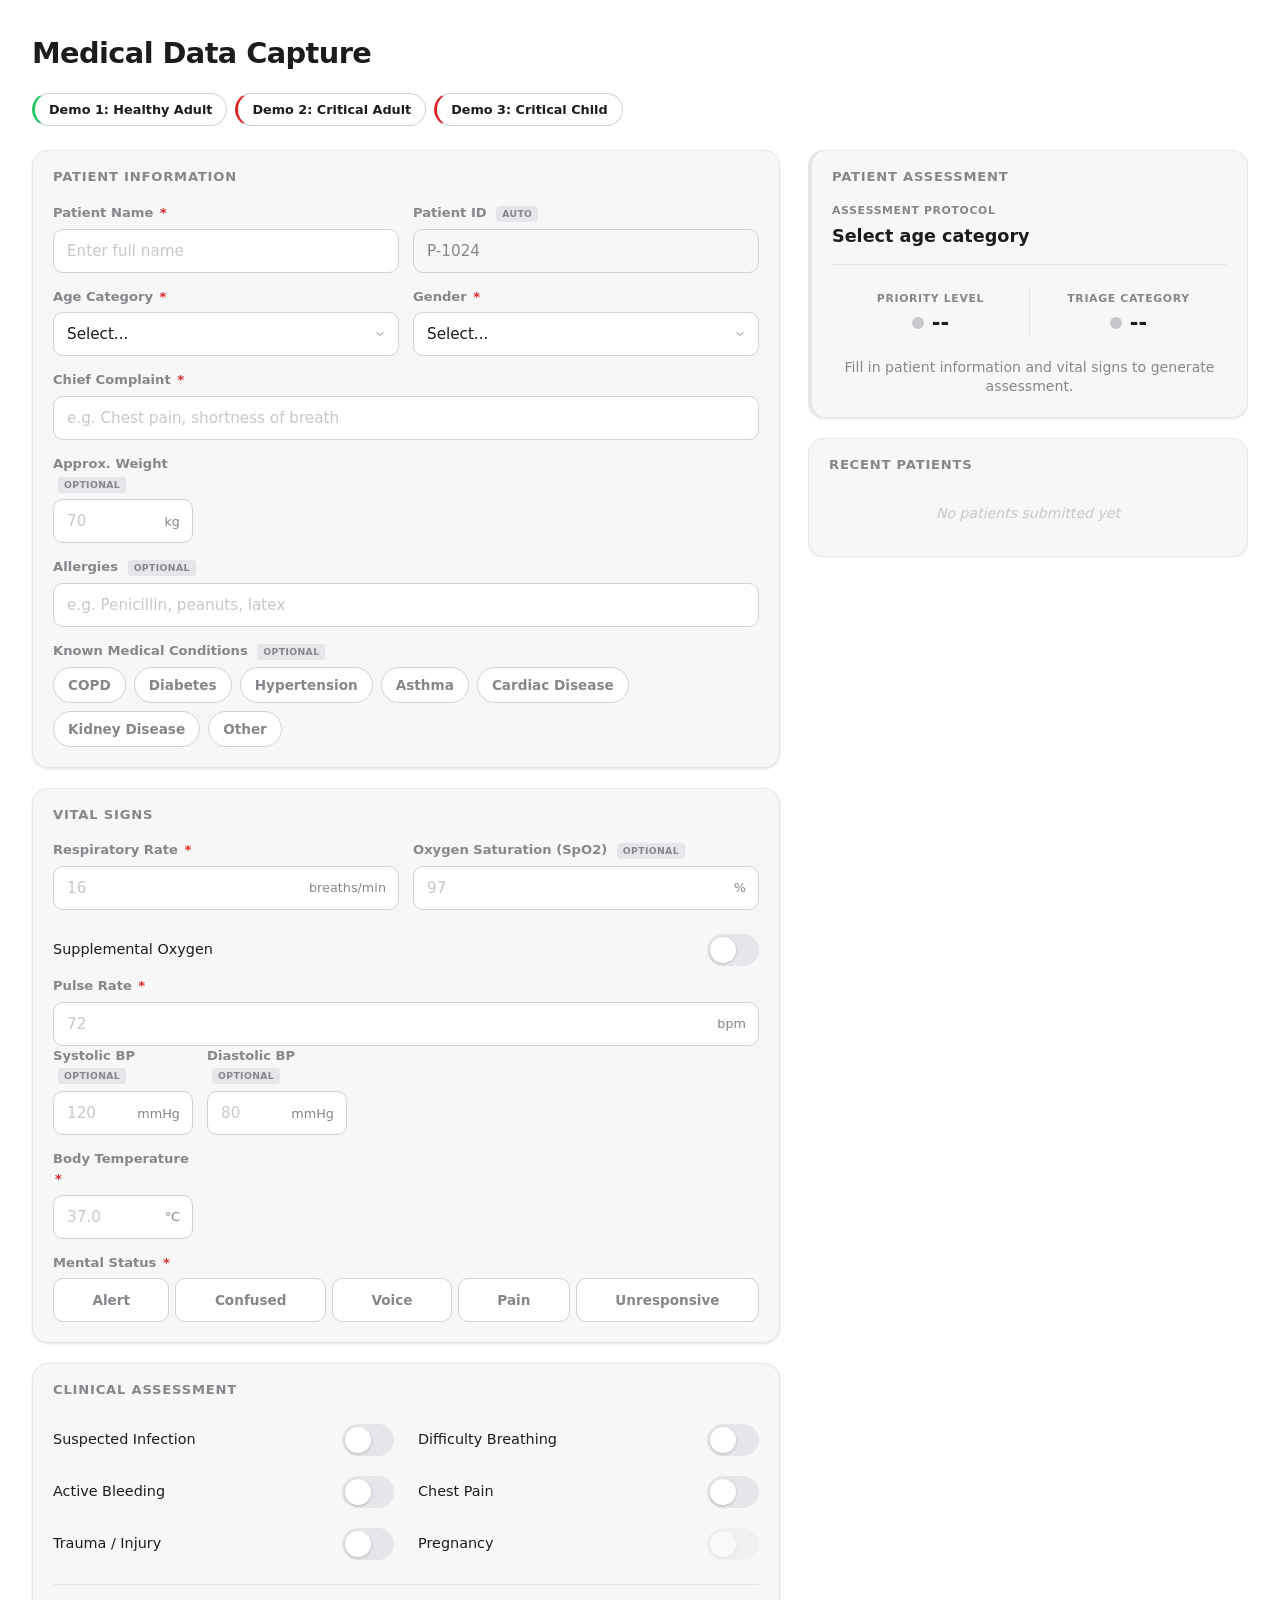
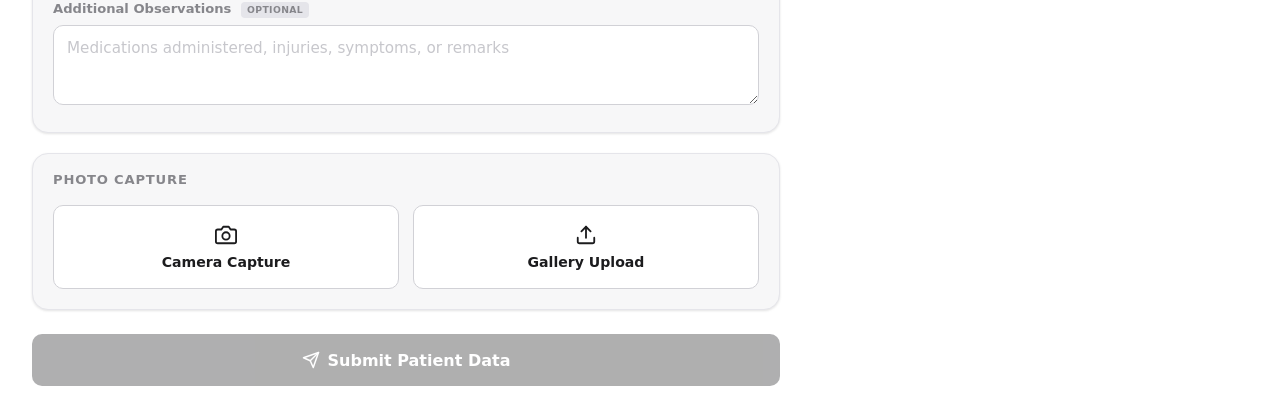
==== commit 248ef115: "Simplify field capture UI to core patient, vitals, and clinical fields" ====
--- a/field-ui/index.html
+++ b/field-ui/index.html
@@ -1,228 +1,421 @@
 <!doctype html>
 <html lang="en">
+
 <head>
   <meta charset="utf-8">
   <meta name="viewport" content="width=device-width, initial-scale=1, viewport-fit=cover">
-  <meta name="theme-color" content="#181818">
-  <title>Field Capture</title>
+  <meta name="theme-color" content="#FFFFFF">
+  <title>Medical Data Capture</title>
   <link rel="stylesheet" href="app.css">
 </head>
+
 <body>
 
   <div class="app-shell">
 
-    <!-- Top bar -->
+    <!-- Header -->
     <header class="app-header">
-      <h1 class="title">
-        <svg class="title-icon" width="22" height="22" viewBox="0 0 24 24" fill="none" stroke="currentColor" stroke-width="2" stroke-linecap="round" stroke-linejoin="round"><path d="M22 12h-4l-3 9L9 3l-3 9H2"></path></svg>
-        Field capture
-      </h1>
-      <div class="status-badge" id="global-status">
-        <svg width="12" height="12" viewBox="0 0 24 24" fill="none" stroke="currentColor" stroke-width="2" stroke-linecap="round" stroke-linejoin="round"><line x1="1" y1="1" x2="23" y2="23"></line><path d="M16.72 11.06A10.94 10.94 0 0 1 19 12.55"></path><path d="M5 12.55a10.94 10.94 0 0 1 5.17-2.39"></path><path d="M10.71 5.05A16 16 0 0 1 22.58 9"></path><path d="M1.42 9a15.91 15.91 0 0 1 4.7-2.88"></path><path d="M8.53 16.11a6 6 0 0 1 6.95 0"></path><line x1="12" y1="20" x2="12.01" y2="20"></line></svg>
-        queued for send
-      </div>
+      <h1 class="page-title">Medical Data Capture</h1>
     </header>
 
-    <!-- Form wraps both columns so the Send button submits correctly -->
+    <!-- Demo buttons -->
+    <div class="demo-bar">
+      <button type="button" class="demo-btn demo-minor" onclick="loadDemo(1)">Demo 1: Healthy Adult</button>
+      <button type="button" class="demo-btn demo-critical" onclick="loadDemo(2)">Demo 2: Critical Adult</button>
+      <button type="button" class="demo-btn demo-critical" onclick="loadDemo(3)">Demo 3: Critical Child</button>
+    </div>
+
+    <!-- Two-column grid (form wraps both) -->
     <form id="capture-form" class="app-grid" novalidate autocomplete="off">
 
-      <!-- ================= LEFT COLUMN: PATIENT + PHOTO + VITALS ================= -->
-      <section class="panel panel-primary" aria-label="Patient capture form">
-
-        <!-- Patient identity section -->
-        <fieldset class="field-section">
-          <legend class="section-legend">Patient</legend>
-
-          <!-- Patient ID (auto-generated) -->
-          <div class="form-group">
-            <label for="patient-id" class="input-label">Patient ID <span class="auto-tag">auto</span></label>
-            <input type="text" id="patient-id" class="input-field" readonly placeholder="P-1023" required>
-          </div>
-
-          <!-- Name (optional) & Sex (required) -->
-          <div class="field-row">
-            <div class="form-group field-col">
-              <label for="patient-name" class="input-label">Name <span class="optional-tag">optional</span></label>
-              <input type="text" id="patient-name" class="input-field" placeholder="John Doe">
-            </div>
-            <div class="form-group field-col">
-              <label for="patient-sex" class="input-label">Sex <span class="req-star">*</span></label>
-              <select id="patient-sex" class="input-field select-field" required>
-                <option value="">Select...</option>
-                <option value="F">Female</option>
-                <option value="M">Male</option>
-                <option value="Other">Other</option>
-              </select>
-            </div>
-          </div>
-
-          <!-- Age Category (required) -->
-          <div class="form-group">
-            <label for="patient-age" class="input-label">Age category <span class="req-star">*</span></label>
-            <select id="patient-age" class="input-field select-field" required>
-              <option value="">Select...</option>
-              <option value="Infant">Infant (0-1 yr)</option>
-              <option value="Toddler">Toddler (1-3 yr)</option>
-              <option value="Child">Child (3-12 yr)</option>
-              <option value="Teenager">Teenager (13-17 yr)</option>
-              <option value="Adult">Adult (18-64 yr)</option>
-              <option value="Senior">Senior Citizen (65+ yr)</option>
-            </select>
-          </div>
-        </fieldset>
-
-        <!-- Photo capture section -->
-        <fieldset class="field-section">
-          <legend class="section-legend">Photo</legend>
-
-          <div class="image-buttons">
-            <button type="button" class="img-btn" id="btn-take-photo">
-              <svg width="24" height="24" viewBox="0 0 24 24" fill="none" stroke="currentColor" stroke-width="2" stroke-linecap="round" stroke-linejoin="round"><path d="M23 19a2 2 0 0 1-2 2H3a2 2 0 0 1-2-2V8a2 2 0 0 1 2-2h4l2-3h6l2 3h4a2 2 0 0 1 2 2z"></path><circle cx="12" cy="13" r="4"></circle></svg>
-              <span>Take photo</span>
-            </button>
-            <input type="file" id="input-take-photo" accept="image/*" capture="environment" class="sr-only">
-
-            <label class="img-btn" tabindex="0">
-              <svg width="24" height="24" viewBox="0 0 24 24" fill="none" stroke="currentColor" stroke-width="2" stroke-linecap="round" stroke-linejoin="round"><path d="M21 15v4a2 2 0 0 1-2 2H5a2 2 0 0 1-2-2v-4"></path><polyline points="17 8 12 3 7 8"></polyline><line x1="12" y1="3" x2="12" y2="15"></line></svg>
-              <span>Upload image</span>
-              <input type="file" id="input-upload-image" accept="image/*" class="sr-only">
-            </label>
-          </div>
-
-          <!-- Selected Image Pill -->
-          <div id="image-pill" class="image-pill" hidden>
-            <svg width="18" height="18" viewBox="0 0 24 24" fill="none" stroke="#a0a0a0" stroke-width="2" stroke-linecap="round" stroke-linejoin="round"><rect x="3" y="3" width="18" height="18" rx="2" ry="2"></rect><circle cx="8.5" cy="8.5" r="1.5"></circle><polyline points="21 15 16 10 5 21"></polyline></svg>
-            <span id="image-filename" class="filename">photo.webp</span>
-            <button type="button" id="btn-remove-image" class="remove-btn" aria-label="Remove image">
-              <svg width="16" height="16" viewBox="0 0 24 24" fill="none" stroke="currentColor" stroke-width="2" stroke-linecap="round" stroke-linejoin="round"><line x1="18" y1="6" x2="6" y2="18"></line><line x1="6" y1="6" x2="18" y2="18"></line></svg>
-            </button>
-          </div>
-        </fieldset>
-
-        <!-- Structured Vitals section -->
-        <fieldset class="field-section">
-          <legend class="section-legend">Structured vitals</legend>
-
-          <div class="vital-row">
-            <div class="vital-col">
-              <label for="vital-temp" class="vital-sub-label">Temperature</label>
+      <!-- ============ LEFT COLUMN ============ -->
+      <div class="col-primary">
+
+        <!-- Patient Information -->
+        <section class="med-card" id="card-patient">
+          <h2 class="card-title">Patient Information</h2>
+          <div class="card-body">
+
+            <div class="field-row">
+              <div class="form-group">
+                <label for="patient-name" class="field-label">Patient Name <span class="req-mark">*</span></label>
+                <input type="text" id="patient-name" class="text-input" placeholder="Enter full name" required>
+              </div>
+              <div class="form-group">
+                <label for="patient-id" class="field-label">Patient ID <span class="opt-tag">auto</span></label>
+                <input type="text" id="patient-id" class="text-input" readonly placeholder="P-1024">
+              </div>
+            </div>
+
+            <div class="field-row">
+              <div class="form-group">
+                <label for="patient-age" class="field-label">Age Category <span class="req-mark">*</span></label>
+                <select id="patient-age" class="select-input" required>
+                  <option value="">Select...</option>
+                  <option value="Infant">Infant (0-1 yr)</option>
+                  <option value="Toddler">Toddler (1-3 yr)</option>
+                  <option value="Child">Child (3-12 yr)</option>
+                  <option value="Teenager">Teenager (13-17 yr)</option>
+                  <option value="Adult">Adult (18-64 yr)</option>
+                  <option value="Senior">Senior (65+ yr)</option>
+                </select>
+              </div>
+              <div class="form-group">
+                <label for="patient-gender" class="field-label">Gender <span class="req-mark">*</span></label>
+                <select id="patient-gender" class="select-input" required>
+                  <option value="">Select...</option>
+                  <option value="F">Female</option>
+                  <option value="M">Male</option>
+                  <option value="Other">Other</option>
+                </select>
+              </div>
+            </div>
+
+            <div class="form-group">
+              <label for="chief-complaint" class="field-label">Chief Complaint <span class="req-mark">*</span></label>
+              <input type="text" id="chief-complaint" class="text-input"
+                placeholder="e.g. Chest pain, shortness of breath" required>
+            </div>
+
+            <div class="form-group form-group-sm">
+              <label for="patient-weight" class="field-label">Approx. Weight <span
+                  class="opt-tag">optional</span></label>
               <div class="input-with-unit">
-                <input type="number" id="vital-temp" class="input-field" step="0.1" min="80" max="115" inputmode="decimal" placeholder="98.6">
-                <span class="unit">°F</span>
-              </div>
-              <p class="vital-error" id="error-vital-temp" hidden></p>
-            </div>
-            <div class="vital-col">
-              <label for="temp-site" class="vital-sub-label">Site <span id="site-req" class="req-star" hidden>*</span></label>
-              <select id="temp-site" class="input-field select-field">
-                <option value="">Select...</option>
-                <option value="Oral">Oral</option>
-                <option value="Axilla">Axilla</option>
-                <option value="Rectal">Rectal</option>
-              </select>
-            </div>
-          </div>
-
-          <div class="vital-row">
-            <div class="vital-col">
-              <label for="vital-pulse" class="vital-sub-label">Pulse</label>
+                <input type="number" id="patient-weight" class="text-input" step="0.1" min="0" max="500"
+                  inputmode="decimal" placeholder="70">
+                <span class="unit-label">kg</span>
+              </div>
+            </div>
+
+            <div class="form-group">
+              <label for="allergies" class="field-label">Allergies <span class="opt-tag">optional</span></label>
+              <input type="text" id="allergies" class="text-input" placeholder="e.g. Penicillin, peanuts, latex">
+            </div>
+
+            <div class="form-group">
+              <label class="field-label">Known Medical Conditions <span class="opt-tag">optional</span></label>
+              <div class="chip-group" id="conditions-chips">
+                <button type="button" class="chip" data-condition="COPD">COPD</button>
+                <button type="button" class="chip" data-condition="Diabetes">Diabetes</button>
+                <button type="button" class="chip" data-condition="Hypertension">Hypertension</button>
+                <button type="button" class="chip" data-condition="Asthma">Asthma</button>
+                <button type="button" class="chip" data-condition="Cardiac Disease">Cardiac Disease</button>
+                <button type="button" class="chip" data-condition="Kidney Disease">Kidney Disease</button>
+                <button type="button" class="chip" data-condition="Other">Other</button>
+              </div>
+            </div>
+
+          </div>
+        </section>
+
+        <!-- Vital Signs -->
+        <section class="med-card" id="card-vitals">
+          <h2 class="card-title">Vital Signs</h2>
+          <div class="card-body">
+
+            <div class="field-row">
+              <div class="form-group">
+                <label for="vital-rr" class="field-label">Respiratory Rate <span class="req-mark">*</span></label>
+                <div class="input-with-unit">
+                  <input type="number" id="vital-rr" class="text-input" min="4" max="80" step="1" inputmode="numeric"
+                    placeholder="16" required>
+                  <span class="unit-label">breaths/min</span>
+                </div>
+                <p class="field-error" id="error-vital-rr" hidden></p>
+              </div>
+              <div class="form-group">
+                <label for="vital-spo2" class="field-label">Oxygen Saturation (SpO2) <span
+                    class="opt-tag">optional</span></label>
+                <div class="input-with-unit">
+                  <input type="number" id="vital-spo2" class="text-input" min="50" max="100" step="1"
+                    inputmode="numeric" placeholder="97">
+                  <span class="unit-label">%</span>
+                </div>
+                <p class="field-error" id="error-vital-spo2" hidden></p>
+              </div>
+            </div>
+
+            <div class="toggle-row">
+              <span class="toggle-label">Supplemental Oxygen</span>
+              <button type="button" class="toggle-switch" id="toggle-o2" role="switch" aria-checked="false"
+                aria-label="Supplemental oxygen">
+                <span class="toggle-slider"></span>
+              </button>
+            </div>
+
+            <div class="field-row">
+              <div class="form-group">
+                <label for="vital-pulse" class="field-label">Pulse Rate <span class="req-mark">*</span></label>
+                <div class="input-with-unit">
+                  <input type="number" id="vital-pulse" class="text-input" min="20" max="260" step="1"
+                    inputmode="numeric" placeholder="72" required>
+                  <span class="unit-label">bpm</span>
+                </div>
+                <p class="field-error" id="error-vital-pulse" hidden></p>
+              </div>
+            </div>
+
+            <div class="field-row">
+              <div class="form-group form-group-sm">
+                <label for="vital-bp-sys" class="field-label">Systolic BP <span class="opt-tag">optional</span></label>
+                <div class="input-with-unit">
+                  <input type="number" id="vital-bp-sys" class="text-input" min="40" max="300" step="1"
+                    inputmode="numeric" placeholder="120">
+                  <span class="unit-label">mmHg</span>
+                </div>
+                <p class="field-error" id="error-vital-bp-sys" hidden></p>
+              </div>
+              <div class="form-group form-group-sm">
+                <label for="vital-bp-dia" class="field-label">Diastolic BP <span class="opt-tag">optional</span></label>
+                <div class="input-with-unit">
+                  <input type="number" id="vital-bp-dia" class="text-input" min="20" max="200" step="1"
+                    inputmode="numeric" placeholder="80">
+                  <span class="unit-label">mmHg</span>
+                </div>
+                <p class="field-error" id="error-vital-bp-dia" hidden></p>
+              </div>
+            </div>
+
+            <div class="form-group form-group-sm">
+              <label for="vital-temp" class="field-label">Body Temperature <span class="req-mark">*</span></label>
               <div class="input-with-unit">
-                <input type="number" id="vital-pulse" class="input-field" min="20" max="260" step="1" inputmode="numeric" placeholder="72">
-                <span class="unit">bpm</span>
-              </div>
-              <p class="vital-error" id="error-vital-pulse" hidden></p>
-            </div>
-            <div class="vital-col">
-              <label for="vital-resp" class="vital-sub-label">Respiration</label>
-              <div class="input-with-unit">
-                <input type="number" id="vital-resp" class="input-field" min="4" max="80" step="1" inputmode="numeric" placeholder="16">
-                <span class="unit-sm">breaths/min</span>
-              </div>
-              <p class="vital-error" id="error-vital-resp" hidden></p>
-            </div>
-          </div>
-
-          <div class="vital-row bp-row">
-            <div class="vital-col bp-col">
-              <label class="vital-sub-label">Blood pressure</label>
-              <div class="bp-inputs">
-                <input type="number" id="vital-bp-sys" class="input-field bp-input" min="40" max="300" step="1" inputmode="numeric" placeholder="120" aria-label="Systolic">
-                <span class="bp-slash">/</span>
-                <input type="number" id="vital-bp-dia" class="input-field bp-input" min="20" max="200" step="1" inputmode="numeric" placeholder="80" aria-label="Diastolic">
-                <span class="bp-unit">mmHg</span>
-              </div>
-              <p class="vital-error" id="error-vital-bp" hidden></p>
-            </div>
-          </div>
-        </fieldset>
-
-      </section>
-
-      <!-- ================= RIGHT COLUMN: NOTES + SEND + RECENTLY SENT ================= -->
-      <aside class="panel panel-secondary" aria-label="Notes, send, and activity">
-
-        <!-- Emergency Notes -->
-        <fieldset class="field-section">
-          <legend class="section-legend">Notes</legend>
-
-          <div class="form-group">
-            <label for="notes" class="input-label">Emergency notes <span class="optional-tag">optional</span></label>
-            <textarea id="notes" class="input-field textarea-field" placeholder="BP 142/95, SpO2 91%, pulse 108..."></textarea>
-          </div>
-        </fieldset>
-
-        <!-- Send button -->
-        <div class="send-bar">
-          <button type="submit" id="btn-send" class="send-btn" disabled>
-            <svg width="18" height="18" viewBox="0 0 24 24" fill="none" stroke="currentColor" stroke-width="2" stroke-linecap="round" stroke-linejoin="round"><line x1="22" y1="2" x2="11" y2="13"></line><polygon points="22 2 15 22 11 13 2 9 22 2"></polygon></svg>
-            <span>Send to hospital</span>
+                <input type="number" id="vital-temp" class="text-input" min="30" max="45" step="0.1" inputmode="decimal"
+                  placeholder="37.0" required>
+                <span class="unit-label">&deg;C</span>
+              </div>
+              <p class="field-error" id="error-vital-temp" hidden></p>
+            </div>
+
+            <div class="form-group">
+              <label class="field-label">Mental Status <span class="req-mark">*</span></label>
+              <input type="hidden" id="consciousness" value="">
+              <div class="mental-status-group" id="mental-status-group">
+                <button type="button" class="mental-status-btn" data-value="A">Alert</button>
+                <button type="button" class="mental-status-btn" data-value="C" id="ms-confusion">Confused</button>
+                <button type="button" class="mental-status-btn" data-value="V">Voice</button>
+                <button type="button" class="mental-status-btn" data-value="P">Pain</button>
+                <button type="button" class="mental-status-btn" data-value="U">Unresponsive</button>
+              </div>
+            </div>
+
+          </div>
+        </section>
+
+        <!-- Clinical Assessment -->
+        <section class="med-card" id="card-clinical">
+          <h2 class="card-title">Clinical Assessment</h2>
+          <div class="card-body">
+
+            <div class="toggle-grid">
+              <div class="toggle-row">
+                <span class="toggle-label">Suspected Infection</span>
+                <button type="button" class="toggle-switch" id="toggle-infection" role="switch" aria-checked="false"
+                  aria-label="Suspected infection">
+                  <span class="toggle-slider"></span>
+                </button>
+              </div>
+              <div class="toggle-row">
+                <span class="toggle-label">Difficulty Breathing</span>
+                <button type="button" class="toggle-switch" id="toggle-breathing" role="switch" aria-checked="false"
+                  aria-label="Difficulty breathing">
+                  <span class="toggle-slider"></span>
+                </button>
+              </div>
+              <div class="toggle-row">
+                <span class="toggle-label">Active Bleeding</span>
+                <button type="button" class="toggle-switch" id="toggle-bleeding" role="switch" aria-checked="false"
+                  aria-label="Active bleeding">
+                  <span class="toggle-slider"></span>
+                </button>
+              </div>
+              <div class="toggle-row">
+                <span class="toggle-label">Chest Pain</span>
+                <button type="button" class="toggle-switch" id="toggle-chest-pain" role="switch" aria-checked="false"
+                  aria-label="Chest pain">
+                  <span class="toggle-slider"></span>
+                </button>
+              </div>
+              <div class="toggle-row">
+                <span class="toggle-label">Trauma / Injury</span>
+                <button type="button" class="toggle-switch" id="toggle-trauma" role="switch" aria-checked="false"
+                  aria-label="Trauma or injury">
+                  <span class="toggle-slider"></span>
+                </button>
+              </div>
+              <div class="toggle-row">
+                <span class="toggle-label">Pregnancy</span>
+                <button type="button" class="toggle-switch toggle-disabled" id="toggle-pregnancy" role="switch"
+                  aria-checked="false" aria-label="Pregnancy" disabled>
+                  <span class="toggle-slider"></span>
+                </button>
+              </div>
+            </div>
+
+            <div class="form-group notes-group">
+              <label for="notes" class="field-label">Additional Observations <span
+                  class="opt-tag">optional</span></label>
+              <textarea id="notes" class="text-input textarea-input"
+                placeholder="Medications administered, injuries, symptoms, or remarks"></textarea>
+            </div>
+
+          </div>
+        </section>
+
+        <!-- Photo Capture -->
+        <section class="med-card" id="card-photo">
+          <h2 class="card-title">Photo Capture</h2>
+          <div class="card-body">
+            <div class="image-buttons">
+              <button type="button" class="img-btn" id="btn-take-photo">
+                <svg width="22" height="22" viewBox="0 0 24 24" fill="none" stroke="currentColor" stroke-width="2"
+                  stroke-linecap="round" stroke-linejoin="round">
+                  <path d="M23 19a2 2 0 0 1-2 2H3a2 2 0 0 1-2-2V8a2 2 0 0 1 2-2h4l2-3h6l2 3h4a2 2 0 0 1 2 2z"></path>
+                  <circle cx="12" cy="13" r="4"></circle>
+                </svg>
+                <span>Camera Capture</span>
+              </button>
+              <input type="file" id="input-take-photo" accept="image/*" capture="environment" class="sr-only">
+
+              <button type="button" class="img-btn" id="btn-upload-photo">
+                <svg width="22" height="22" viewBox="0 0 24 24" fill="none" stroke="currentColor" stroke-width="2"
+                  stroke-linecap="round" stroke-linejoin="round">
+                  <path d="M21 15v4a2 2 0 0 1-2 2H5a2 2 0 0 1-2-2v-4"></path>
+                  <polyline points="17 8 12 3 7 8"></polyline>
+                  <line x1="12" y1="3" x2="12" y2="15"></line>
+                </svg>
+                <span>Gallery Upload</span>
+              </button>
+              <input type="file" id="input-upload-image" accept="image/*" multiple class="sr-only">
+            </div>
+
+            <div class="image-previews" id="image-previews"></div>
+          </div>
+        </section>
+
+        <!-- Submit Button -->
+        <div class="submit-bar">
+          <button type="submit" id="btn-send" class="submit-btn" disabled>
+            <svg width="18" height="18" viewBox="0 0 24 24" fill="none" stroke="currentColor" stroke-width="2"
+              stroke-linecap="round" stroke-linejoin="round">
+              <line x1="22" y1="2" x2="11" y2="13"></line>
+              <polygon points="22 2 15 22 11 13 2 9 22 2"></polygon>
+            </svg>
+            <span>Submit Patient Data</span>
           </button>
         </div>
 
-        <!-- Divider -->
-        <div class="divider"></div>
-
-        <!-- Collapsible on mobile, always open on desktop -->
-        <details class="recent-details" open>
-          <summary class="recent-summary">
-            <span class="section-title">
-              <svg width="16" height="16" viewBox="0 0 24 24" fill="none" stroke="currentColor" stroke-width="2" stroke-linecap="round" stroke-linejoin="round"><path d="M3 3v5h5"></path><path d="M3.05 13A9 9 0 1 0 6 5.3L3 8"></path><path d="M12 7v5l4 2"></path></svg>
-              recently sent
-            </span>
-            <svg class="chevron" width="16" height="16" viewBox="0 0 24 24" fill="none" stroke="currentColor" stroke-width="2" stroke-linecap="round" stroke-linejoin="round"><polyline points="6 9 12 15 18 9"></polyline></svg>
-          </summary>
-
-          <ul id="sent-list" class="sent-list">
-            <li class="empty-state" id="sent-empty">Nothing sent yet</li>
-          </ul>
-        </details>
-
-      </aside>
+      </div>
+
+      <!-- ============ RIGHT COLUMN ============ -->
+      <div class="col-secondary">
+
+        <!-- Patient Assessment -->
+        <section class="med-card assessment-card" id="card-assessment-score">
+          <h2 class="card-title">Patient Assessment</h2>
+          <div class="card-body">
+
+            <div class="assessment-protocol-row">
+              <span class="assessment-meta-label">Assessment Protocol</span>
+              <span class="assessment-protocol-name" id="assessment-protocol">Select age category</span>
+            </div>
+
+            <p class="assessment-progress" id="assessment-progress" hidden></p>
+
+            <div class="assessment-row">
+              <div class="assessment-block">
+                <span class="assessment-meta-label">Priority Level</span>
+                <div class="assessment-badge-row">
+                  <span class="risk-dot" id="priority-dot"></span>
+                  <span class="assessment-value" id="assessment-priority">--</span>
+                </div>
+              </div>
+              <div class="score-divider"></div>
+              <div class="assessment-block">
+                <span class="assessment-meta-label">Triage Category</span>
+                <div class="assessment-badge-row">
+                  <span class="risk-dot" id="triage-dot"></span>
+                  <span class="assessment-value" id="assessment-triage">--</span>
+                </div>
+              </div>
+            </div>
+
+            <p class="assessment-action" id="assessment-action">Fill in patient information and vital signs to generate
+              assessment.</p>
+
+            <!-- Expandable explainability -->
+            <details class="explain-section" id="assessment-explain" hidden>
+              <summary class="explain-summary">
+                <svg width="14" height="14" viewBox="0 0 24 24" fill="none" stroke="currentColor" stroke-width="2"
+                  stroke-linecap="round" stroke-linejoin="round">
+                  <circle cx="12" cy="12" r="10"></circle>
+                  <path d="M9.09 9a3 3 0 0 1 5.83 1c0 2-3 3-3 3"></path>
+                  <line x1="12" y1="17" x2="12.01" y2="17"></line>
+                </svg>
+                Why was this patient classified this way?
+              </summary>
+              <div class="explain-body">
+                <p class="explain-protocol" id="explain-protocol"></p>
+                <h3 class="explain-subheading">Clinical Findings</h3>
+                <ul class="explain-list" id="explain-findings"></ul>
+                <h3 class="explain-subheading">Triggered Rules</h3>
+                <ul class="explain-list" id="explain-rules"></ul>
+                <h3 class="explain-subheading">Final Category</h3>
+                <p class="explain-final" id="explain-final"></p>
+                <h3 class="explain-subheading">Sources</h3>
+                <p class="explain-sources" id="explain-sources"></p>
+              </div>
+            </details>
+
+          </div>
+        </section>
+
+        <!-- Recent Patients -->
+        <section class="med-card" id="card-recent">
+          <h2 class="card-title">Recent Patients</h2>
+          <div class="card-body">
+            <ul class="patient-list" id="sent-list">
+              <li class="empty-state" id="sent-empty">No patients submitted yet</li>
+            </ul>
+          </div>
+        </section>
+
+      </div>
 
     </form>
   </div>
 
-  <!-- Camera Overlay (fullscreen viewfinder) -->
+  <!-- Camera Overlay -->
   <div id="camera-overlay" class="camera-overlay" hidden>
     <div class="camera-container">
       <video id="camera-video" class="camera-video" autoplay playsinline></video>
       <canvas id="camera-canvas" class="sr-only"></canvas>
       <div id="camera-error" class="camera-error" hidden>
-        <svg width="48" height="48" viewBox="0 0 24 24" fill="none" stroke="currentColor" stroke-width="1.5" stroke-linecap="round" stroke-linejoin="round"><path d="M23 19a2 2 0 0 1-2 2H3a2 2 0 0 1-2-2V8a2 2 0 0 1 2-2h4l2-3h6l2 3h4a2 2 0 0 1 2 2z"></path><line x1="1" y1="1" x2="23" y2="23"></line></svg>
+        <svg width="48" height="48" viewBox="0 0 24 24" fill="none" stroke="currentColor" stroke-width="1.5"
+          stroke-linecap="round" stroke-linejoin="round">
+          <path d="M23 19a2 2 0 0 1-2 2H3a2 2 0 0 1-2-2V8a2 2 0 0 1 2-2h4l2-3h6l2 3h4a2 2 0 0 1 2 2z"></path>
+          <line x1="1" y1="1" x2="23" y2="23"></line>
+        </svg>
         <p id="camera-error-text" class="camera-error-text"></p>
-        <button type="button" id="btn-camera-retry" class="camera-ctrl-btn camera-retry-btn">Try again</button>
+        <button type="button" id="btn-camera-retry" class="camera-ctrl-btn camera-retry-btn">Try Again</button>
       </div>
       <div class="camera-controls">
         <button type="button" id="btn-camera-close" class="camera-ctrl-btn camera-close-btn" aria-label="Close camera">
-          <svg width="24" height="24" viewBox="0 0 24 24" fill="none" stroke="currentColor" stroke-width="2" stroke-linecap="round" stroke-linejoin="round"><line x1="18" y1="6" x2="6" y2="18"></line><line x1="6" y1="6" x2="18" y2="18"></line></svg>
+          <svg width="24" height="24" viewBox="0 0 24 24" fill="none" stroke="currentColor" stroke-width="2"
+            stroke-linecap="round" stroke-linejoin="round">
+            <line x1="18" y1="6" x2="6" y2="18"></line>
+            <line x1="6" y1="6" x2="18" y2="18"></line>
+          </svg>
         </button>
-        <button type="button" id="btn-camera-capture" class="camera-ctrl-btn camera-capture-btn" aria-label="Take photo">
+        <button type="button" id="btn-camera-capture" class="camera-ctrl-btn camera-capture-btn"
+          aria-label="Take photo">
           <div class="capture-ring"></div>
         </button>
       </div>
     </div>
   </div>
 
+  <script src="../shared/store.js"></script>
   <script src="app.js"></script>
 </body>
-</html>
+
+</html>
--- a/field-ui/app.css
+++ b/field-ui/app.css
@@ -1,53 +1,54 @@
 /* =====================================================
-   TGW Field Client — app.css
-   Responsive: mobile-first single-column → desktop two-column dashboard
+   Medical Data Capture - app.css
+   Light, Apple Health-inspired clinical theme
    ===================================================== */
 
 :root {
-  --bg-app: #141414;
-  --bg-card: #1e1e1e;
-  --bg-card-2: #242424;
-  --bg-input: #2a2a2a;
-  --bg-button: #323232;
-  --border-color: #383838;
-  --border-color-2: #404040;
-  --border-focus: #6a6a6a;
-
-  --text-primary: #f5f5f5;
-  --text-secondary: #9a9a9a;
-  --text-placeholder: #6a6a6a;
-
-  --color-amber: #d97706;
-  --color-amber-bg: #3a2500;
-  --color-green: #4ade80;
-  --color-red: #f87171;
-
-  --radius-card: 14px;
-  --radius-btn: 10px;
-  --radius-input: 8px;
-  --radius-section: 12px;
+  --bg-page: #FFFFFF;
+  --bg-card: #F7F7F8;
+  --bg-card-alt: #FFFFFF;
+  --bg-input: #FFFFFF;
+  --bg-toggle-off: #E5E5EA;
+  --bg-toggle-on: #22C55E;
+
+  --border: #E5E5EA;
+  --border-strong: #D1D1D6;
+  --border-focus: #007AFF;
+
+  --text-primary: #1C1C1E;
+  --text-secondary: #86868B;
+  --text-placeholder: #C7C7CC;
+  --text-on-primary: #FFFFFF;
+
+  --triage-stable: #22C55E;
+  --triage-moderate: #FACC15;
+  --triage-high: #F97316;
+  --triage-critical: #DC2626;
+
+  --status-preparing: #3B82F6;
+  --status-transmitting: #FACC15;
+  --status-delivered: #22C55E;
+  --status-recovered: #F97316;
+  --status-failed: #DC2626;
+
+  --radius-card: 16px;
+  --radius-input: 10px;
+  --radius-chip: 20px;
+  --radius-toggle: 16px;
 
   --font: -apple-system, BlinkMacSystemFont, "Segoe UI", system-ui, Roboto, sans-serif;
-
-  /* Fluid tokens */
-  --font-title: clamp(1.1rem, 1vw + 0.85rem, 1.45rem);
-  --font-body: clamp(0.9rem, 0.25vw + 0.83rem, 1.02rem);
+  --shadow-card: 0 1px 3px rgba(0,0,0,0.08), 0 1px 2px rgba(0,0,0,0.04);
   --tap-min: 44px;
   --gap: clamp(8px, 1.5vw, 14px);
 }
 
-/* ---------------- Reset ---------------- */
-*, *::before, *::after {
-  box-sizing: border-box;
-  margin: 0;
-  padding: 0;
-}
-
+/* Reset */
+*, *::before, *::after { box-sizing: border-box; margin: 0; padding: 0; }
 html { -webkit-text-size-adjust: 100%; }
 
 body {
   font-family: var(--font);
-  background-color: var(--bg-app);
+  background: var(--bg-page);
   color: var(--text-primary);
   line-height: 1.5;
   -webkit-font-smoothing: antialiased;
@@ -55,7 +56,7 @@
   min-height: 100dvh;
 }
 
-/* ---------------- App shell ---------------- */
+/* App shell */
 .app-shell {
   display: flex;
   flex-direction: column;
@@ -66,194 +67,467 @@
   padding-bottom: max(clamp(12px, 3vw, 32px), env(safe-area-inset-bottom));
   padding-left: max(clamp(12px, 3vw, 32px), env(safe-area-inset-left));
   padding-right: max(clamp(12px, 3vw, 32px), env(safe-area-inset-right));
-  max-width: 1600px;
+  max-width: 1400px;
   margin: 0 auto;
 }
 
-/* ---------------- Header ---------------- */
+/* Header */
 .app-header {
-  display: flex;
-  align-items: center;
-  justify-content: space-between;
-  flex-wrap: wrap;
-  gap: 10px;
-  margin-bottom: clamp(14px, 3vw, 28px);
-}
-
-.title {
-  display: flex;
-  align-items: center;
-  gap: 8px;
-  font-size: var(--font-title);
+  margin-bottom: clamp(10px, 2vw, 18px);
+}
+
+.page-title {
+  font-size: clamp(1.3rem, 1.5vw + 0.9rem, 1.8rem);
   font-weight: 700;
   letter-spacing: -0.02em;
   color: var(--text-primary);
 }
 
-.title-icon {
-  color: var(--color-amber);
-  flex-shrink: 0;
-}
-
-.status-badge {
-  display: inline-flex;
-  align-items: center;
-  gap: 6px;
-  background-color: var(--color-amber-bg);
-  color: var(--color-amber);
-  font-size: 0.72rem;
+/* Demo bar */
+.demo-bar {
+  display: flex;
+  flex-wrap: wrap;
+  gap: 8px;
+  margin-bottom: clamp(14px, 3vw, 24px);
+}
+
+.demo-btn {
+  padding: 8px 14px;
+  border: 1px solid var(--border-strong);
+  border-radius: 20px;
+  background: var(--bg-input);
+  color: var(--text-primary);
+  font-size: 0.8rem;
   font-weight: 600;
-  padding: 4px 12px;
-  border-radius: 20px;
+  font-family: var(--font);
+  cursor: pointer;
+  transition: border-color 0.15s, background 0.15s;
   white-space: nowrap;
 }
 
-/* ---------------- Grid: single column (mobile) ---------------- */
+.demo-btn:hover { background: var(--bg-card); }
+
+.demo-btn.demo-minor { border-left: 3px solid var(--triage-stable); }
+.demo-btn.demo-critical { border-left: 3px solid var(--triage-critical); }
+
+/* Grid */
 .app-grid {
   display: grid;
   grid-template-columns: 1fr;
   gap: clamp(14px, 2vw, 24px);
-  flex: 1;
-  min-height: 0;
-}
-
-.panel {
-  background-color: var(--bg-card);
-  border: 1px solid var(--border-color);
+  align-items: start;
+}
+
+.col-primary { display: flex; flex-direction: column; gap: clamp(14px, 2vw, 20px); }
+.col-secondary { display: flex; flex-direction: column; gap: clamp(14px, 2vw, 20px); }
+
+/* Card */
+.med-card {
+  background: var(--bg-card);
+  border: 1px solid var(--border);
   border-radius: var(--radius-card);
-  padding: clamp(16px, 3vw, 28px);
-}
-
-/* ---------------- Field sections (cardlets) ---------------- */
-.field-section {
-  border: none;
-  padding: 0;
-  margin: 0;
-  margin-bottom: clamp(16px, 3vw, 24px);
-}
-
-.field-section:last-of-type {
-  margin-bottom: 0;
-}
-
-.section-legend {
-  font-size: 0.72rem;
-  font-weight: 700;
-  text-transform: uppercase;
-  letter-spacing: 0.08em;
-  color: var(--text-secondary);
-  padding: 0;
-  margin-bottom: 12px;
-}
-
-/* ---------------- Form groups ---------------- */
-.form-group {
-  margin-bottom: 14px;
-}
-
-.form-group:last-child {
-  margin-bottom: 0;
-}
-
-.input-label {
-  display: block;
+  box-shadow: var(--shadow-card);
+  overflow: hidden;
+}
+
+.card-title {
   font-size: 0.82rem;
-  color: var(--text-secondary);
-  margin-bottom: 7px;
-  font-weight: 500;
-}
-
-/* ---------------- Tags ---------------- */
-.auto-tag,
-.optional-tag {
-  display: inline-block;
-  font-size: 0.6rem;
   font-weight: 700;
   text-transform: uppercase;
   letter-spacing: 0.06em;
-  padding: 1px 7px;
+  color: var(--text-secondary);
+  padding: 16px 20px 0;
+}
+
+.card-body {
+  padding: 16px 20px 20px;
+}
+
+/* Triage left-border accent */
+.med-card.assessment-card {
+  border-left: 4px solid var(--border);
+  transition: border-color 0.3s ease;
+}
+.med-card.assessment-card.risk-stable { border-left-color: var(--triage-stable); }
+.med-card.assessment-card.risk-moderate { border-left-color: var(--triage-moderate); }
+.med-card.assessment-card.risk-high { border-left-color: var(--triage-high); }
+.med-card.assessment-card.risk-critical { border-left-color: var(--triage-critical); }
+
+/* Form groups */
+.form-group { margin-bottom: 14px; }
+.form-group:last-child { margin-bottom: 0; }
+.form-group-sm { max-width: 140px; }
+
+.field-row {
+  display: flex;
+  flex-wrap: wrap;
+  gap: var(--gap);
+}
+
+.field-row .form-group {
+  flex: 1 1 180px;
+  min-width: 0;
+}
+
+/* Labels */
+.field-label {
+  display: block;
+  font-size: 0.82rem;
+  color: var(--text-secondary);
+  margin-bottom: 6px;
+  font-weight: 600;
+}
+
+.req-mark { color: var(--triage-critical); margin-left: 2px; }
+.opt-tag {
+  display: inline-block;
+  font-size: 0.58rem;
+  font-weight: 700;
+  text-transform: uppercase;
+  letter-spacing: 0.04em;
+  padding: 1px 6px;
   border-radius: 4px;
-  margin-left: 6px;
-  vertical-align: middle;
-}
-
-.auto-tag {
-  color: var(--color-amber);
-  background-color: var(--color-amber-bg);
-}
-
-.optional-tag {
-  color: var(--text-secondary);
-  background-color: #2e2e2e;
-}
-
-.req-star {
-  color: var(--color-amber);
-  margin-left: 2px;
-}
-
-/* ---------------- Inputs ---------------- */
-.input-field {
+  margin-left: 5px;
+  color: var(--text-secondary);
+  background: var(--bg-toggle-off);
+}
+
+/* Inputs */
+.text-input {
   width: 100%;
-  background-color: var(--bg-input);
-  border: 1px solid var(--border-color-2);
+  background: var(--bg-input);
+  border: 1px solid var(--border-strong);
   color: var(--text-primary);
   padding: 11px 13px;
   border-radius: var(--radius-input);
-  font-size: var(--font-body);
+  font-size: 0.95rem;
   font-family: var(--font);
   outline: none;
-  transition: border-color 0.18s, background-color 0.18s;
+  transition: border-color 0.18s;
   min-height: var(--tap-min);
 }
 
-.input-field:focus {
-  border-color: var(--border-focus);
-  background-color: #2e2e2e;
-}
-
-.input-field::placeholder {
-  color: var(--text-placeholder);
-}
-
-.input-field.is-invalid {
-  border-color: #ef4444;
-}
+.text-input:focus { border-color: var(--border-focus); box-shadow: 0 0 0 3px rgba(0,122,255,0.1); }
+.text-input::placeholder { color: var(--text-placeholder); }
+.text-input.is-invalid { border-color: var(--triage-critical); }
 
 #patient-id[readonly] {
-  background-color: #1a1a1a;
+  background: var(--bg-card);
   color: var(--text-secondary);
   cursor: default;
 }
 
-.textarea-field {
+.textarea-input {
   resize: vertical;
-  min-height: 84px;
+  min-height: 80px;
   line-height: 1.45;
 }
 
-.select-field {
+.select-input {
+  width: 100%;
+  background: var(--bg-input);
+  border: 1px solid var(--border-strong);
+  color: var(--text-primary);
+  padding: 11px 13px;
+  border-radius: var(--radius-input);
+  font-size: 0.95rem;
+  font-family: var(--font);
+  outline: none;
+  min-height: var(--tap-min);
   appearance: none;
   -webkit-appearance: none;
-  background-image: url("data:image/svg+xml,%3Csvg xmlns='http://www.w3.org/2000/svg' width='12' height='12' viewBox='0 0 24 24' fill='none' stroke='%239a9a9a' stroke-width='2' stroke-linecap='round' stroke-linejoin='round'%3E%3Cpolyline points='6 9 12 15 18 9'%3E%3C/polyline%3E%3C/svg%3E");
+  background-image: url("data:image/svg+xml,%3Csvg xmlns='http://www.w3.org/2000/svg' width='12' height='12' viewBox='0 0 24 24' fill='none' stroke='%2386868B' stroke-width='2' stroke-linecap='round' stroke-linejoin='round'%3E%3Cpolyline points='6 9 12 15 18 9'%3E%3C/polyline%3E%3C/svg%3E");
   background-repeat: no-repeat;
   background-position: right 12px center;
   padding-right: 32px;
-}
-
-/* ---------------- Field rows (Name+Sex, vitals) ---------------- */
-.field-row {
+  cursor: pointer;
+}
+
+.select-input:focus { border-color: var(--border-focus); box-shadow: 0 0 0 3px rgba(0,122,255,0.1); }
+
+/* Input with unit */
+.input-with-unit {
+  position: relative;
+  display: flex;
+  align-items: center;
+}
+
+.input-with-unit .text-input { padding-right: 56px; }
+
+.unit-label {
+  position: absolute;
+  right: 13px;
+  color: var(--text-secondary);
+  font-size: 0.8rem;
+  pointer-events: none;
+  white-space: nowrap;
+}
+
+/* Number spinner removal */
+input[type="number"]::-webkit-inner-spin-button,
+input[type="number"]::-webkit-outer-spin-button { -webkit-appearance: none; margin: 0; }
+input[type="number"] { -moz-appearance: textfield; }
+
+/* Field errors */
+.field-error {
+  margin: 5px 0 0;
+  font-size: 0.72rem;
+  color: var(--triage-critical);
+  line-height: 1.3;
+}
+.field-error[hidden] { display: none; }
+
+/* Toggle switch */
+.toggle-row {
+  display: flex;
+  align-items: center;
+  justify-content: space-between;
+  padding: 10px 0;
+}
+
+.toggle-label {
+  font-size: 0.9rem;
+  font-weight: 500;
+  color: var(--text-primary);
+}
+
+.toggle-switch {
+  width: 52px;
+  height: 32px;
+  border-radius: var(--radius-toggle);
+  background: var(--bg-toggle-off);
+  border: none;
+  cursor: pointer;
+  position: relative;
+  flex-shrink: 0;
+  transition: background 0.25s;
+  padding: 0;
+}
+
+.toggle-switch[aria-checked="true"] { background: var(--bg-toggle-on); }
+
+.toggle-slider {
+  position: absolute;
+  top: 3px;
+  left: 3px;
+  width: 26px;
+  height: 26px;
+  border-radius: 50%;
+  background: #FFFFFF;
+  box-shadow: 0 1px 3px rgba(0,0,0,0.2);
+  transition: transform 0.25s;
+}
+
+.toggle-switch[aria-checked="true"] .toggle-slider { transform: translateX(20px); }
+
+.toggle-switch.toggle-disabled {
+  opacity: 0.35;
+  cursor: not-allowed;
+}
+
+/* Mental Status segmented buttons */
+.mental-status-group {
   display: flex;
   flex-wrap: wrap;
-  gap: var(--gap);
-}
-
-.field-col {
-  flex: 1 1 160px;
+  gap: 6px;
+}
+
+.mental-status-btn {
+  flex: 1 1 auto;
+  min-width: 80px;
+  padding: 12px 10px;
+  border: 1px solid var(--border-strong);
+  border-radius: var(--radius-input);
+  background: var(--bg-input);
+  color: var(--text-secondary);
+  font-size: 0.85rem;
+  font-weight: 600;
+  font-family: var(--font);
+  cursor: pointer;
+  text-align: center;
+  transition: background 0.15s, color 0.15s, border-color 0.15s;
+  min-height: var(--tap-min);
+}
+
+.mental-status-btn:hover {
+  border-color: var(--text-secondary);
+}
+
+.mental-status-btn.selected {
+  background: var(--text-primary);
+  color: var(--text-on-primary);
+  border-color: var(--text-primary);
+}
+
+.mental-status-btn[hidden] { display: none; }
+
+.mental-status-btn:focus-visible {
+  outline: 2px solid var(--border-focus);
+  outline-offset: 2px;
+}
+
+.toggle-grid {
+  display: grid;
+  grid-template-columns: 1fr 1fr;
+  gap: 4px 24px;
+}
+
+.toggle-grid .toggle-row {
+  padding: 8px 0;
   min-width: 0;
 }
 
-/* ---------------- Image buttons ---------------- */
+.toggle-grid .toggle-label {
+  overflow: hidden;
+  text-overflow: ellipsis;
+  white-space: nowrap;
+  padding-right: 8px;
+}
+
+/* Notes below the clinical-assessment toggle grid */
+.notes-group {
+  margin-top: 16px;
+  padding-top: 14px;
+  border-top: 1px solid var(--border);
+}
+
+/* Temperature unit toggle */
+.temp-toggle {
+  display: flex;
+  border: 1px solid var(--border-strong);
+  border-radius: var(--radius-input);
+  overflow: hidden;
+  min-height: var(--tap-min);
+}
+
+.temp-btn {
+  flex: 1;
+  border: none;
+  background: var(--bg-input);
+  color: var(--text-secondary);
+  font-size: 0.9rem;
+  font-weight: 600;
+  padding: 11px;
+  cursor: pointer;
+  font-family: var(--font);
+  transition: background 0.15s, color 0.15s;
+}
+
+.temp-btn.active { background: var(--text-primary); color: var(--text-on-primary); }
+.temp-btn:not(:last-child) { border-right: 1px solid var(--border-strong); }
+
+/* Chip group */
+.chip-group {
+  display: flex;
+  flex-wrap: wrap;
+  gap: 8px;
+}
+
+.chip {
+  border: 1px solid var(--border-strong);
+  background: var(--bg-input);
+  color: var(--text-secondary);
+  padding: 8px 14px;
+  border-radius: var(--radius-chip);
+  font-size: 0.85rem;
+  font-weight: 600;
+  font-family: var(--font);
+  cursor: pointer;
+  transition: all 0.15s;
+  min-height: 36px;
+}
+
+.chip:hover { border-color: var(--text-secondary); }
+
+.chip.selected {
+  background: var(--border-focus);
+  color: var(--text-on-primary);
+  border-color: var(--border-focus);
+}
+
+/* GPS row */
+.gps-row {
+  display: flex;
+  gap: 8px;
+  align-items: center;
+}
+.gps-row .text-input { flex: 1; min-width: 0; }
+
+.gps-btn {
+  flex-shrink: 0;
+  white-space: nowrap;
+  border: 1px solid var(--border-strong);
+  background: var(--bg-input);
+  color: var(--text-primary);
+  padding: 0 14px;
+  border-radius: var(--radius-input);
+  font-size: 0.82rem;
+  font-weight: 600;
+  font-family: var(--font);
+  cursor: pointer;
+  min-height: var(--tap-min);
+  transition: border-color 0.15s, background 0.15s;
+}
+.gps-btn:hover { background: var(--bg-card); border-color: var(--text-secondary); }
+
+/* Shock index inline readout */
+.shock-index-line {
+  font-size: 0.82rem;
+  color: var(--text-secondary);
+  margin: -2px 0 14px;
+}
+.shock-index-line strong { color: var(--text-primary); }
+.shock-index-line[hidden] { display: none; }
+
+/* Pain slider */
+.pain-group { margin-top: 8px; }
+
+.pain-slider-row {
+  display: flex;
+  align-items: center;
+  gap: 14px;
+}
+
+.pain-slider {
+  flex: 1;
+  -webkit-appearance: none;
+  appearance: none;
+  height: 8px;
+  border-radius: 4px;
+  background: linear-gradient(to right, var(--triage-stable) 0%, var(--triage-moderate) 40%, var(--triage-high) 70%, var(--triage-critical) 100%);
+  outline: none;
+  cursor: pointer;
+}
+
+.pain-slider::-webkit-slider-thumb {
+  -webkit-appearance: none;
+  width: 28px;
+  height: 28px;
+  border-radius: 50%;
+  background: #FFFFFF;
+  border: 2px solid var(--text-primary);
+  box-shadow: 0 1px 4px rgba(0,0,0,0.2);
+  cursor: pointer;
+}
+
+.pain-slider::-moz-range-thumb {
+  width: 28px;
+  height: 28px;
+  border-radius: 50%;
+  background: #FFFFFF;
+  border: 2px solid var(--text-primary);
+  cursor: pointer;
+}
+
+.pain-value {
+  font-size: 1.4rem;
+  font-weight: 700;
+  min-width: 32px;
+  text-align: center;
+  color: var(--text-primary);
+}
+
+/* Image buttons */
 .image-buttons {
   display: grid;
   grid-template-columns: 1fr 1fr;
@@ -266,427 +540,460 @@
   align-items: center;
   justify-content: center;
   gap: 8px;
-  background-color: var(--bg-button);
-  border: 1px solid var(--border-color-2);
-  border-radius: var(--radius-btn);
-  padding: clamp(14px, 2vw, 22px) 12px;
+  background: var(--bg-input);
+  border: 1px solid var(--border-strong);
+  border-radius: var(--radius-input);
+  padding: 18px 12px;
   cursor: pointer;
   font-size: 0.88rem;
   font-weight: 600;
   color: var(--text-primary);
-  transition: background-color 0.18s, border-color 0.18s;
+  font-family: var(--font);
+  transition: border-color 0.15s, background 0.15s;
   min-height: var(--tap-min);
 }
 
-.img-btn:hover {
-  background-color: #3a3a3a;
-}
-
-.img-btn:focus-visible {
-  border-color: var(--border-focus);
-  outline: 2px solid var(--border-focus);
-  outline-offset: 2px;
-}
-
-.img-btn:focus-within {
-  border-color: var(--border-focus);
-}
-
-.sr-only {
+.img-btn:hover { border-color: var(--text-secondary); background: var(--bg-card); }
+.img-btn:focus-visible { border-color: var(--border-focus); outline: 2px solid var(--border-focus); outline-offset: 2px; }
+
+/* Image previews */
+.image-previews {
+  display: flex;
+  flex-wrap: wrap;
+  gap: 10px;
+  margin-top: 14px;
+}
+
+.image-previews:empty { margin-top: 0; }
+
+.image-thumb {
+  position: relative;
+  width: 88px;
+  height: 88px;
+  border-radius: var(--radius-input);
+  overflow: hidden;
+  border: 1px solid var(--border-strong);
+}
+
+.image-thumb img {
+  width: 100%;
+  height: 100%;
+  object-fit: cover;
+}
+
+.image-thumb-remove {
   position: absolute;
-  width: 1px;
-  height: 1px;
+  top: 4px;
+  right: 4px;
+  width: 24px;
+  height: 24px;
+  border-radius: 50%;
+  background: rgba(0,0,0,0.6);
+  border: none;
+  color: #FFFFFF;
+  cursor: pointer;
+  display: flex;
+  align-items: center;
+  justify-content: center;
   padding: 0;
-  margin: -1px;
-  overflow: hidden;
-  clip: rect(0, 0, 0, 0);
-  border: 0;
-}
-
-/* ---------------- Image pill ---------------- */
-.image-pill {
-  display: flex;
-  align-items: center;
-  gap: 10px;
-  background-color: #1a1a1a;
-  border: 1px solid var(--border-color-2);
-  border-radius: var(--radius-input);
-  padding: 10px 14px;
-  margin-top: 12px;
-}
-
-.image-pill[hidden] { display: none; }
-
-.filename {
-  flex: 1;
-  font-size: 0.88rem;
-  color: var(--text-primary);
-  white-space: nowrap;
-  overflow: hidden;
-  text-overflow: ellipsis;
-}
-
-.remove-btn {
-  background: transparent;
-  border: none;
-  color: var(--text-secondary);
-  cursor: pointer;
-  display: flex;
-  align-items: center;
-  justify-content: center;
-  padding: 6px;
-  border-radius: 6px;
-  min-width: var(--tap-min);
-  min-height: var(--tap-min);
-}
-
-.remove-btn:hover {
-  color: var(--text-primary);
-  background-color: #333;
-}
-
-/* ---------------- Vitals ---------------- */
-.vital-row {
-  display: flex;
-  flex-wrap: wrap;
-  gap: var(--gap);
-  margin-bottom: 14px;
-}
-
-.vital-row:last-child {
-  margin-bottom: 0;
-}
-
-.vital-col {
-  flex: 1 1 140px;
-  min-width: 0;
-}
-
-.bp-col {
-  flex: 1 1 100%;
-}
-
-.vital-sub-label {
-  display: block;
-  font-size: 0.74rem;
-  color: var(--text-secondary);
-  margin-bottom: 5px;
-  font-weight: 500;
-}
-
-.input-with-unit {
-  position: relative;
-  display: flex;
-  align-items: center;
-}
-
-.input-with-unit .input-field {
-  padding-right: 38px;
-}
-
-.unit, .unit-sm {
-  position: absolute;
-  right: 12px;
-  color: var(--text-secondary);
-  font-size: 0.8rem;
-  pointer-events: none;
-}
-
-.unit-sm {
-  font-size: 0.66rem;
-  right: 8px;
-}
-
-/* Blood pressure */
-.bp-inputs {
-  display: flex;
-  align-items: center;
-  flex-wrap: wrap;
-  gap: 4px;
-  background-color: var(--bg-input);
-  border: 1px solid var(--border-color-2);
-  border-radius: var(--radius-input);
-  padding: 0 12px;
-  position: relative;
-}
-
-.bp-inputs:focus-within {
-  border-color: var(--border-focus);
-}
-
-.bp-input {
-  flex: 1 1 70px;
-  background: transparent;
-  border: none;
-  min-width: 56px;
-  text-align: center;
-  padding: 11px 4px;
-  min-height: var(--tap-min);
-}
-
-.bp-input:focus { outline: none; }
-
-.bp-slash {
-  color: var(--text-secondary);
-  font-weight: 400;
-  font-size: 1.05rem;
-  flex-shrink: 0;
-}
-
-/* mmHg label — inline flex item, NOT absolutely positioned */
-.bp-unit {
-  color: var(--text-secondary);
-  font-size: 0.8rem;
-  flex-shrink: 0;
-  margin-left: 4px;
-  white-space: nowrap;
-}
-
-/* Number spinner removal */
-input[type="number"]::-webkit-inner-spin-button,
-input[type="number"]::-webkit-outer-spin-button {
-  -webkit-appearance: none;
-  margin: 0;
-}
-input[type="number"] { -moz-appearance: textfield; }
-
-/* Vital inline errors */
-.vital-error {
-  margin: 5px 0 0;
-  font-size: 0.7rem;
-  color: var(--color-red);
-  line-height: 1.3;
-}
-.vital-error[hidden] { display: none; }
-
-/* ---------------- Send bar ---------------- */
-.send-bar {
-  margin-top: 4px;
-}
-
-.send-btn {
+}
+
+.image-thumb-remove:hover { background: rgba(0,0,0,0.8); }
+
+/* Submit bar */
+.submit-bar { margin-top: 4px; }
+
+.submit-btn {
   display: flex;
   align-items: center;
   justify-content: center;
   gap: 8px;
   width: 100%;
-  background-color: #ffffff;
-  color: #000000;
+  background: var(--text-primary);
+  color: var(--text-on-primary);
   border: none;
-  border-radius: var(--radius-btn);
-  padding: 15px;
-  font-size: clamp(0.95rem, 0.3vw + 0.85rem, 1.08rem);
+  border-radius: var(--radius-input);
+  padding: 16px;
+  font-size: 1rem;
   font-weight: 700;
-  cursor: pointer;
-  transition: opacity 0.18s, background-color 0.18s;
-  min-height: 50px;
-}
-
-.send-btn:hover:not(:disabled) {
-  opacity: 0.92;
-}
-
-.send-btn:active:not(:disabled) {
-  transform: scale(0.99);
-}
-
-.send-btn:disabled {
-  opacity: 0.4;
-  cursor: not-allowed;
-}
-
-.send-btn.sending {
-  background-color: #cccccc;
-}
-
-/* ---------------- Divider ---------------- */
-.divider {
-  height: 1px;
-  background-color: var(--border-color);
-  margin: 20px 0;
-}
-
-/* ---------------- Recently sent panel ---------------- */
-.recent-details {
-  /* Use native details/summary; styled as collapsible */
-}
-
-.recent-details > summary {
-  list-style: none;
-  cursor: pointer;
-  display: flex;
-  align-items: center;
-  justify-content: space-between;
-  gap: 8px;
-  padding: 4px 0;
-  user-select: none;
-}
-
-.recent-details > summary::-webkit-details-marker {
-  display: none;
-}
-
-.recent-summary {
-  display: flex;
-  align-items: center;
-  justify-content: space-between;
-  gap: 8px;
-}
-
-.section-title {
-  display: flex;
-  align-items: center;
-  gap: 8px;
-  font-size: 0.82rem;
+  font-family: var(--font);
+  cursor: pointer;
+  transition: opacity 0.18s;
+  min-height: 52px;
+}
+
+.submit-btn:hover:not(:disabled) { opacity: 0.9; }
+.submit-btn:disabled { opacity: 0.35; cursor: not-allowed; }
+.submit-btn.sending { opacity: 0.6; }
+
+/* Assessment card */
+.assessment-protocol-row {
+  display: flex;
+  flex-direction: column;
+  gap: 4px;
+  margin-bottom: 18px;
+  padding-bottom: 14px;
+  border-bottom: 1px solid var(--border);
+}
+
+.assessment-meta-label {
+  font-size: 0.68rem;
   font-weight: 700;
   text-transform: uppercase;
-  letter-spacing: 0.08em;
-  color: var(--text-secondary);
-}
-
-.chevron {
-  color: var(--text-secondary);
-  transition: transform 0.2s;
+  letter-spacing: 0.06em;
+  color: var(--text-secondary);
+}
+
+.assessment-protocol-name {
+  font-size: 1.1rem;
+  font-weight: 700;
+  color: var(--text-primary);
+}
+
+.assessment-progress {
+  font-size: 0.8rem;
+  color: var(--text-secondary);
+  text-align: center;
+  margin-bottom: 14px;
+  line-height: 1.4;
+}
+
+.assessment-progress[hidden] { display: none; }
+
+.assessment-row {
+  display: flex;
+  align-items: center;
+  justify-content: center;
+  gap: 0;
+  margin-bottom: 16px;
+}
+
+.assessment-block {
+  flex: 1;
+  text-align: center;
+  padding: 8px 4px;
+  display: flex;
+  flex-direction: column;
+  align-items: center;
+  gap: 6px;
+}
+
+.assessment-badge-row {
+  display: flex;
+  align-items: center;
+  gap: 8px;
+}
+
+.assessment-value {
+  font-size: 1.3rem;
+  font-weight: 800;
+  color: var(--text-primary);
+  line-height: 1;
+}
+
+.assessment-value.score-anim {
+  animation: score-pop 0.4s ease;
+}
+
+@keyframes score-pop {
+  0% { transform: scale(1); }
+  50% { transform: scale(1.15); }
+  100% { transform: scale(1); }
+}
+
+.score-divider {
+  width: 1px;
+  height: 48px;
+  background: var(--border);
   flex-shrink: 0;
 }
 
-.recent-details[open] .chevron {
-  transform: rotate(180deg);
-}
-
-.sent-list {
+.risk-dot {
+  width: 12px;
+  height: 12px;
+  border-radius: 50%;
+  background: var(--text-placeholder);
+  flex-shrink: 0;
+}
+
+.risk-dot.risk-stable { background: var(--triage-stable); }
+.risk-dot.risk-moderate { background: var(--triage-moderate); }
+.risk-dot.risk-high { background: var(--triage-high); }
+.risk-dot.risk-critical { background: var(--triage-critical); }
+
+.assessment-action {
+  font-size: 0.88rem;
+  color: var(--text-secondary);
+  text-align: center;
+  line-height: 1.4;
+}
+
+/* Explainability section */
+.explain-section {
+  margin-top: 16px;
+  border-top: 1px solid var(--border);
+  padding-top: 14px;
+}
+
+.explain-section[hidden] { display: none; }
+
+.explain-summary {
+  cursor: pointer;
+  display: flex;
+  align-items: center;
+  gap: 8px;
+  font-size: 0.85rem;
+  font-weight: 600;
+  color: var(--text-secondary);
   list-style: none;
-  margin-top: 14px;
-}
+  user-select: none;
+}
+
+.explain-summary::-webkit-details-marker { display: none; }
+
+.explain-summary:hover { color: var(--text-primary); }
+
+.explain-body {
+  margin-top: 12px;
+  padding: 12px;
+  background: var(--bg-page);
+  border: 1px solid var(--border);
+  border-radius: var(--radius-input);
+}
+
+.explain-protocol {
+  font-size: 0.85rem;
+  font-weight: 600;
+  color: var(--text-primary);
+  margin-bottom: 10px;
+}
+
+.explain-subheading {
+  font-size: 0.72rem;
+  font-weight: 700;
+  text-transform: uppercase;
+  letter-spacing: 0.06em;
+  color: var(--text-secondary);
+  margin-top: 12px;
+  margin-bottom: 6px;
+}
+
+.explain-subheading:first-child { margin-top: 0; }
+
+.explain-list {
+  list-style: none;
+  padding: 0;
+}
+
+.explain-list li {
+  font-size: 0.82rem;
+  color: var(--text-primary);
+  padding: 4px 0 4px 16px;
+  position: relative;
+  line-height: 1.4;
+}
+
+.explain-list li::before {
+  content: "";
+  position: absolute;
+  left: 0;
+  top: 10px;
+  width: 5px;
+  height: 5px;
+  border-radius: 50%;
+  background: var(--text-secondary);
+}
+
+.explain-final {
+  font-size: 0.88rem;
+  font-weight: 700;
+  color: var(--text-primary);
+}
+
+.explain-sources {
+  font-size: 0.7rem;
+  color: var(--text-secondary);
+  line-height: 1.5;
+}
+
+/* Patient list */
+.patient-list { list-style: none; }
 
 .empty-state {
   font-size: 0.88rem;
   color: var(--text-placeholder);
   font-style: italic;
-  padding: 8px 0;
-}
-
-.sent-item {
-  display: flex;
+  padding: 12px 0;
+  text-align: center;
+}
+
+.patient-card {
+  background: var(--bg-card-alt);
+  border: 1px solid var(--border);
+  border-left: 4px solid var(--border);
+  border-radius: var(--radius-input);
+  padding: 12px 14px;
+  margin-bottom: 10px;
+}
+
+.patient-card:last-child { margin-bottom: 0; }
+
+.patient-card.risk-stable { border-left-color: var(--triage-stable); }
+.patient-card.risk-moderate { border-left-color: var(--triage-moderate); }
+.patient-card.risk-high { border-left-color: var(--triage-high); }
+.patient-card.risk-critical { border-left-color: var(--triage-critical); }
+
+.patient-card-top {
+  display: flex;
+  align-items: center;
   justify-content: space-between;
-  align-items: center;
+  gap: 8px;
+  margin-bottom: 6px;
+}
+
+.patient-name {
+  font-size: 0.92rem;
+  font-weight: 600;
+  color: var(--text-primary);
+  overflow: hidden;
+  text-overflow: ellipsis;
+  white-space: nowrap;
+}
+
+.patient-meta {
+  display: flex;
+  align-items: center;
+  gap: 10px;
+  font-size: 0.78rem;
+  color: var(--text-secondary);
   flex-wrap: wrap;
-  gap: 6px;
-  padding: 12px 0;
-  border-bottom: 1px solid var(--border-color);
-  font-size: var(--font-body);
-}
-
-.sent-item:last-child {
-  border-bottom: none;
-}
-
-.sent-info {
-  color: var(--text-primary);
-  flex: 1 1 180px;
-  min-width: 120px;
-  font-size: 0.84rem;
-  word-break: break-word;
-}
-
-.sent-status {
-  display: flex;
-  align-items: center;
-  gap: 6px;
-  font-size: 0.82rem;
-  white-space: nowrap;
-}
-
-.status-sent { color: var(--color-green); }
-.status-pending { color: var(--color-amber); }
+}
+
+.patient-scores {
+  display: flex;
+  gap: 10px;
+  font-size: 0.78rem;
+  font-weight: 600;
+}
+
+.patient-score-item {
+  color: var(--text-secondary);
+}
+
+.patient-score-item strong { color: var(--text-primary); }
+
+.patient-bottom {
+  display: flex;
+  align-items: center;
+  justify-content: space-between;
+  gap: 8px;
+  margin-top: 6px;
+  flex-wrap: wrap;
+}
+
+/* Risk badge (compact) */
+.risk-badge {
+  display: inline-flex;
+  align-items: center;
+  gap: 5px;
+  font-size: 0.72rem;
+  font-weight: 700;
+  padding: 2px 8px;
+  border-radius: 12px;
+}
+
+.risk-badge .risk-dot { width: 8px; height: 8px; }
+
+.risk-badge.risk-stable { background: rgba(34,197,94,0.12); color: var(--triage-stable); }
+.risk-badge.risk-moderate { background: rgba(250,204,21,0.15); color: #B45309; }
+.risk-badge.risk-high { background: rgba(249,115,22,0.12); color: var(--triage-high); }
+.risk-badge.risk-critical { background: rgba(220,38,38,0.12); color: var(--triage-critical); }
+
+/* Status chips */
+.status-chip {
+  display: inline-flex;
+  align-items: center;
+  gap: 5px;
+  font-size: 0.7rem;
+  font-weight: 600;
+  padding: 3px 8px;
+  border-radius: 12px;
+}
+
+.status-chip .status-dot {
+  width: 8px;
+  height: 8px;
+  border-radius: 50%;
+}
+
+.status-chip.status-preparing { background: rgba(59,130,246,0.12); color: var(--status-preparing); }
+.status-chip.status-preparing .status-dot { background: var(--status-preparing); }
+.status-chip.status-transmitting { background: rgba(250,204,21,0.15); color: #B45309; }
+.status-chip.status-transmitting .status-dot { background: var(--status-transmitting); }
+.status-chip.status-delivered { background: rgba(34,197,94,0.12); color: var(--status-delivered); }
+.status-chip.status-delivered .status-dot { background: var(--status-delivered); }
+.status-chip.status-recovered { background: rgba(249,115,22,0.12); color: var(--status-recovered); }
+.status-chip.status-recovered .status-dot { background: var(--status-recovered); }
+.status-chip.status-failed { background: rgba(220,38,38,0.12); color: var(--status-failed); }
+.status-chip.status-failed .status-dot { background: var(--status-failed); }
+
+/* Card appear animation */
+.patient-card { animation: card-appear 0.3s ease; }
+
+@keyframes card-appear {
+  from { opacity: 0; transform: translateY(8px); }
+  to { opacity: 1; transform: translateY(0); }
+}
+
+/* SR-only */
+.sr-only {
+  position: absolute;
+  width: 1px; height: 1px;
+  padding: 0; margin: -1px;
+  overflow: hidden; clip: rect(0,0,0,0);
+  border: 0;
+}
 
 /* =====================================================
-   RESPONSIVE BREAKPOINTS
+   Responsive
    ===================================================== */
 
-/* --- Very small phones (<360px) --- */
-@media (max-width: 360px) {
-  .image-buttons {
-    grid-template-columns: 1fr;
-  }
-  .field-col,
-  .vital-col {
-    flex: 1 1 100%;
-  }
-}
-
-/* --- Tablet & desktop: two-column grid (≥768px) --- */
+@media (max-width: 400px) {
+  .toggle-grid { grid-template-columns: 1fr; }
+  .field-row .form-group { flex: 1 1 100%; }
+  .image-buttons { grid-template-columns: 1fr; }
+  .form-group-sm { max-width: 100%; }
+}
+
 @media (min-width: 768px) {
   .app-grid {
-    grid-template-columns: minmax(0, 1.6fr) minmax(0, 1fr);
-    align-items: start;
+    grid-template-columns: minmax(0, 1.8fr) minmax(0, 1fr);
   }
 
-  /* Independent scroll per column */
-  .panel {
-    max-height: calc(100vh - 140px);
-    max-height: calc(100dvh - 140px);
+  .col-secondary {
+    position: sticky;
+    top: clamp(12px, 3vw, 32px);
+    max-height: calc(100vh - 80px);
+    max-height: calc(100dvh - 80px);
     overflow-y: auto;
-    position: relative;
   }
 
-  /* Custom scrollbar styling */
-  .panel::-webkit-scrollbar { width: 6px; }
-  .panel::-webkit-scrollbar-track { background: transparent; }
-  .panel::-webkit-scrollbar-thumb {
-    background: #404040;
-    border-radius: 3px;
-  }
-  .panel::-webkit-scrollbar-thumb:hover { background: #555; }
-
-  /* Sticky send button at bottom of right column */
-  .panel-secondary {
-    display: flex;
-    flex-direction: column;
-  }
-
-  .send-bar {
-    position: sticky;
-    bottom: 0;
-    padding-top: 14px;
-    padding-bottom: 4px;
-    margin-top: auto;
-    background: linear-gradient(transparent, var(--bg-card) 35%);
-  }
-
-  /* Recently sent: always open on desktop, hide the chevron toggle hint */
-  .recent-details .chevron {
-    opacity: 0.35;
-  }
-}
-
-/* --- Desktop wide (≥1024px) --- */
+  .col-secondary::-webkit-scrollbar { width: 5px; }
+  .col-secondary::-webkit-scrollbar-thumb { background: var(--border-strong); border-radius: 3px; }
+}
+
 @media (min-width: 1024px) {
   .app-grid {
-    grid-template-columns: minmax(0, 1.5fr) minmax(0, 1fr);
+    grid-template-columns: minmax(0, 1.7fr) minmax(0, 1fr);
     gap: 28px;
   }
-
-  .panel { padding: 32px; }
-}
-
-/* --- Large desktop (≥1280px) --- */
-@media (min-width: 1280px) {
-  .app-shell { max-width: 1400px; }
-  .app-grid {
-    grid-template-columns: minmax(0, 1.4fr) minmax(0, 1fr);
-  }
-}
-
-/* --- Landscape phone (short height) --- */
+}
+
 @media (max-height: 500px) and (orientation: landscape) {
-  .field-section { margin-bottom: 12px; }
   .form-group { margin-bottom: 10px; }
-  .vital-row { margin-bottom: 10px; }
-  .textarea-field { min-height: 56px; }
-}
-
-/* --- Reduced motion --- */
+  .textarea-input { min-height: 56px; }
+}
+
 @media (prefers-reduced-motion: reduce) {
   *, *::before, *::after {
     transition: none !important;
@@ -694,14 +1001,8 @@
   }
 }
 
-/* --- Forced colors / high contrast --- */
-@media (forced-colors: active) {
-  .panel { border: 1px solid CanvasText; }
-  .input-field, .img-btn, .bp-inputs, .send-btn { border: 1px solid CanvasText; }
-}
-
 /* =====================================================
-   CAMERA OVERLAY (fullscreen, all breakpoints)
+   Camera Overlay
    ===================================================== */
 .camera-overlay {
   position: fixed;
@@ -712,7 +1013,6 @@
   align-items: center;
   justify-content: center;
 }
-
 .camera-overlay[hidden] { display: none; }
 
 .camera-container {
@@ -732,9 +1032,7 @@
 
 .camera-controls {
   position: absolute;
-  bottom: 0;
-  left: 0;
-  right: 0;
+  bottom: 0; left: 0; right: 0;
   display: flex;
   align-items: center;
   justify-content: center;
@@ -745,80 +1043,55 @@
 }
 
 .camera-ctrl-btn {
-  background: none;
-  border: none;
-  cursor: pointer;
-  color: #ffffff;
-  display: flex;
-  align-items: center;
-  justify-content: center;
+  background: none; border: none; cursor: pointer; color: #FFFFFF;
+  display: flex; align-items: center; justify-content: center;
 }
 
 .camera-close-btn {
   position: absolute;
-  top: 20px;
-  right: 20px;
-  width: 46px;
-  height: 46px;
+  top: 20px; right: 20px;
+  width: 46px; height: 46px;
   background: rgba(0,0,0,0.5);
   border-radius: 50%;
 }
 
 .camera-capture-btn {
-  width: 74px;
-  height: 74px;
+  width: 74px; height: 74px;
   border-radius: 50%;
-  border: 3px solid #ffffff;
+  border: 3px solid #FFFFFF;
   background: transparent;
   padding: 4px;
 }
 
-.camera-capture-btn:active .capture-ring {
-  transform: scale(0.9);
-}
+.camera-capture-btn:active .capture-ring { transform: scale(0.9); }
 
 .capture-ring {
-  width: 100%;
-  height: 100%;
+  width: 100%; height: 100%;
   border-radius: 50%;
-  background: #ffffff;
+  background: #FFFFFF;
   transition: transform 0.1s;
 }
 
-/* Camera error panel */
 .camera-error {
-  position: absolute;
-  inset: 0;
-  display: flex;
-  flex-direction: column;
-  align-items: center;
-  justify-content: center;
-  gap: 18px;
-  padding: 28px;
+  position: absolute; inset: 0;
+  display: flex; flex-direction: column;
+  align-items: center; justify-content: center;
+  gap: 18px; padding: 28px;
   text-align: center;
-  background: #111;
-  color: #f0f0f0;
-}
-
+  background: #111; color: #F0F0F0;
+}
 .camera-error[hidden] { display: none; }
 
 .camera-error-text {
-  margin: 0;
-  max-width: 380px;
-  font-size: 15px;
-  line-height: 1.5;
-  color: #d0d0d0;
+  margin: 0; max-width: 380px;
+  font-size: 15px; line-height: 1.5;
+  color: #D0D0D0;
 }
 
 .camera-retry-btn {
-  padding: 11px 24px;
-  font-size: 14px;
-  font-weight: 600;
-  color: #111;
-  background: #ffffff;
-  border-radius: 999px;
-  border: none;
-  cursor: pointer;
+  padding: 11px 24px; font-size: 14px; font-weight: 600;
+  color: #111; background: #FFFFFF;
+  border-radius: 999px; border: none; cursor: pointer;
 }
 
 @media (min-width: 768px) {
